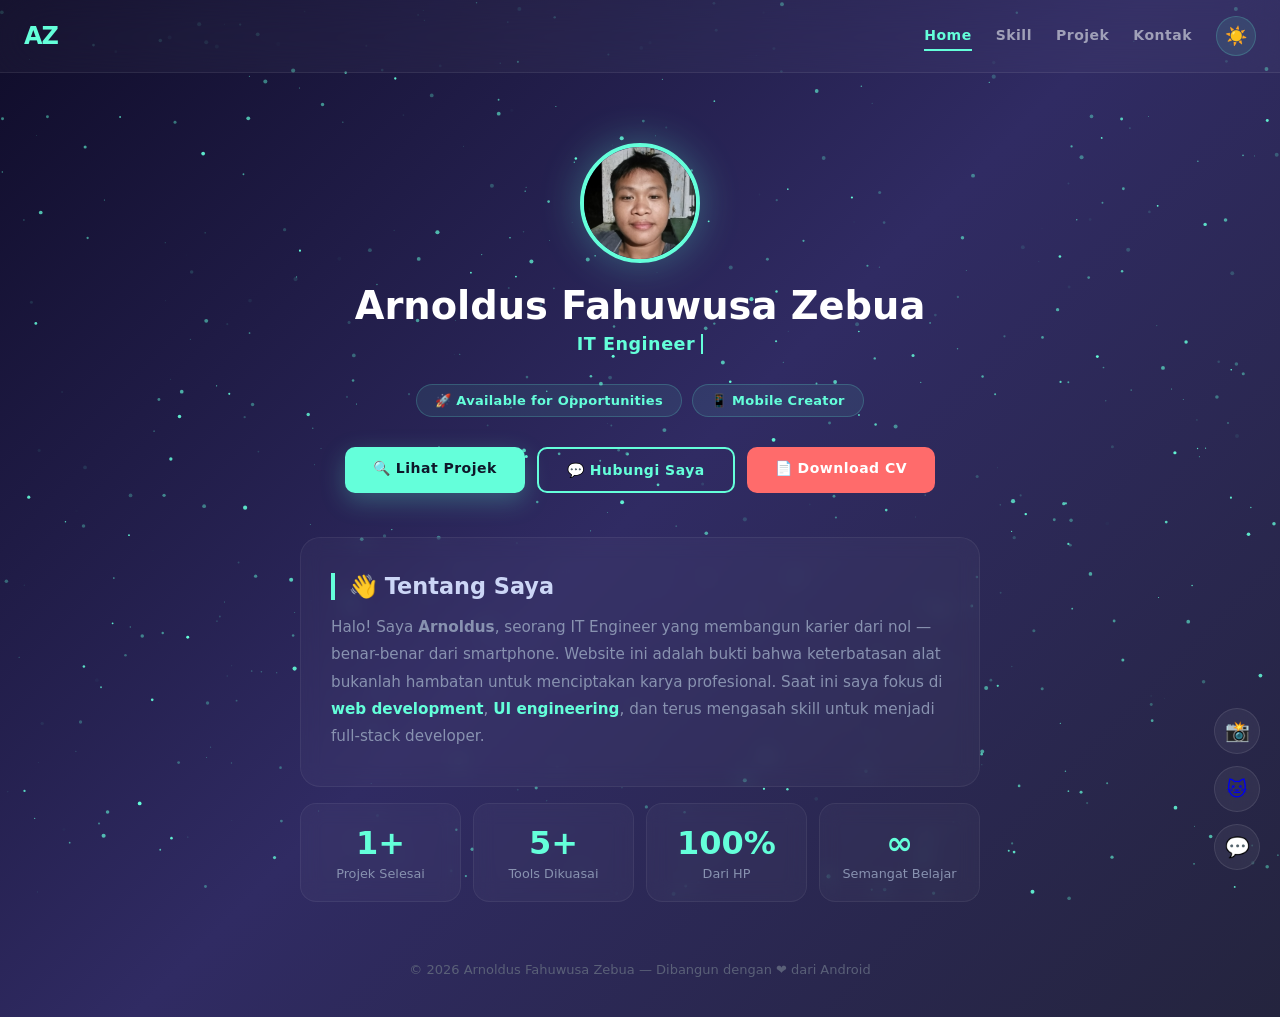
==== index.html @ a441e536 "Update index.html index.html fixxx" ====
<!DOCTYPE html>
<html lang="id">
<head>
    <meta charset="UTF-8">
    <meta name="viewport" content="width=device-width, initial-scale=1.0">
    <title>Arnoldus Zebua | IT Engineer</title>
    <meta name="description"
content="Portfolio Arnoldus Fahuwusa Zebua - IT Engineer, dibangun dari nol menggunakan smartphone.">

<meta name="author"
content="Arnoldus Fahuwusa Zebua">

<meta property="og:title"
content="Arnoldus Zebua | IT Engineer">

<meta property="og:description"
content="Portfolio resmi Arnoldus Fahuwusa Zebua.">

<meta property="og:type"
content="website">

<meta property="og:url"
content="https://arnoldf-ai.github.io/portofolio/">
    <meta name="google-site-verification" content="01rAy-H53hyuTbBP2xJFBZcEMn8-x3hpN3pS1XKMio" />
    <style>
        * { margin: 0; padding: 0; box-sizing: border-box; }

        /* ========== STARFIELD BACKGROUND ========== */
        #starfield {
            position: fixed;
            top: 0; left: 0;
            width: 100%; height: 100%;
            z-index: 0;
            pointer-events: none;
        }
        body {
            font-family: 'Segoe UI', system-ui, -apple-system, sans-serif;
            background: linear-gradient(135deg, #0f0c29, #302b63, #24243e);
            color: #e0e0e0;
            min-height: 100vh;
            transition: all 0.4s ease;
            position: relative;
        }
        body.light-mode {
            background: linear-gradient(135deg, #e8f5e9, #c8e6c9, #a5d6a7);
            color: #1e293b;
        }
        .content-wrapper { position: relative; z-index: 1; }

        /* ========== FLOATING SOCIAL ICONS ========== */
        .floating-socials {
            position: fixed;
            right: 20px;
            bottom: 30px;
            display: flex;
            flex-direction: column;
            gap: 12px;
            z-index: 99;
        }
        .floating-socials a {
            width: 46px; height: 46px;
            border-radius: 50%;
            background: rgba(255, 255, 255, 0.05);
            backdrop-filter: blur(10px);
            border: 1px solid rgba(255, 255, 255, 0.1);
            display: flex; align-items: center; justify-content: center;
            font-size: 20px;
            text-decoration: none;
            transition: all 0.3s ease;
            animation: floatUp 0.6s ease both;
        }
        .floating-socials a:nth-child(1) { animation-delay: 0.1s; }
        .floating-socials a:nth-child(2) { animation-delay: 0.2s; }
        .floating-socials a:nth-child(3) { animation-delay: 0.3s; }
        .floating-socials a:hover {
            transform: scale(1.15) translateY(-5px);
            background: #64ffda;
            color: #0f172a;
            border-color: #64ffda;
            box-shadow: 0 10px 30px rgba(100, 255, 218, 0.3);
        }
        @keyframes floatUp { from { opacity: 0; transform: translateY(20px); } to { opacity: 1; transform: translateY(0); } }

        /* ========== NAVIGASI ========== */
        nav {
            display: flex;
            justify-content: space-between;
            align-items: center;
            padding: 16px 24px;
            background: rgba(255, 255, 255, 0.03);
            backdrop-filter: blur(25px);
            border-bottom: 1px solid rgba(255, 255, 255, 0.08);
            position: sticky;
            top: 0;
            z-index: 100;
        }
        body.light-mode nav {
            background: rgba(255, 255, 255, 0.7);
            border-bottom: 1px solid rgba(0, 0, 0, 0.1);
        }
        .nav-logo {
            font-size: 1.5em;
            font-weight: 800;
            color: #64ffda;
            text-decoration: none;
            letter-spacing: -1px;
        }
        body.light-mode .nav-logo { color: #0d9488; }
        .nav-links { display: flex; gap: 24px; align-items: center; }
        .nav-links a {
            text-decoration: none;
            color: #a0a0b8;
            font-weight: 600;
            font-size: 14px;
            letter-spacing: 0.5px;
            transition: all 0.3s ease;
            padding: 6px 0;
            border-bottom: 2px solid transparent;
        }
        body.light-mode .nav-links a { color: #475569; }
        .nav-links a:hover, .nav-links a.active {
            color: #64ffda;
            border-bottom-color: #64ffda;
        }
        body.light-mode .nav-links a:hover,
        body.light-mode .nav-links a.active {
            color: #0d9488;
            border-bottom-color: #0d9488;
        }
        .theme-toggle {
            background: rgba(100, 255, 218, 0.1);
            border: 1px solid rgba(100, 255, 218, 0.2);
            color: #64ffda;
            width: 40px; height: 40px;
            border-radius: 50%;
            cursor: pointer;
            font-size: 18px;
            transition: all 0.3s ease;
            display: flex; align-items: center; justify-content: center;
        }
        .theme-toggle:hover { background: rgba(100, 255, 218, 0.2); transform: scale(1.05); }
        body.light-mode .theme-toggle {
            background: rgba(13, 148, 136, 0.1);
            border-color: rgba(13, 148, 136, 0.2);
            color: #0d9488;
        }

        /* ========== CONTAINER ========== */
        .container { max-width: 720px; margin: 0 auto; padding: 20px; }

        /* ========== HERO ========== */
        .hero {
            text-align: center;
            padding: 50px 20px 20px;
            animation: fadeInUp 0.8s ease;
        }
        @keyframes fadeInUp {
            from { opacity: 0; transform: translateY(30px); }
            to { opacity: 1; transform: translateY(0); }
        }
        .avatar-wrapper {
            width: 120px; height: 120px;
            border-radius: 50%;
            overflow: hidden;
            margin: 0 auto 20px;
            border: 4px solid #64ffda;
            box-shadow: 0 0 40px rgba(100, 255, 218, 0.3);
            transition: all 0.4s ease;
        }
        body.light-mode .avatar-wrapper {
            border-color: #0d9488;
            box-shadow: 0 0 40px rgba(13, 148, 136, 0.3);
        }
        .avatar-wrapper img {
            width: 100%; height: 100%;
            object-fit: cover;
        }
        .avatar-fallback {
            width: 100%; height: 100%;
            background: linear-gradient(135deg, #64ffda, #0d9488);
            display: flex; align-items: center; justify-content: center;
            font-size: 48px; font-weight: 800; color: #0f172a;
        }
        .hero h1 {
            font-size: 2.4em;
            color: #ffffff;
            margin-bottom: 6px;
            font-weight: 700;
        }
        body.light-mode .hero h1 { color: #0f172a; }

        /* ========== TYPEWRITER ========== */
        .typewriter-wrapper {
            min-height: 28px;
            margin-bottom: 22px;
        }
        .typewriter {
            color: #64ffda;
            font-size: 1.1em;
            font-weight: 600;
            letter-spacing: 0.5px;
            border-right: 2px solid #64ffda;
            padding-right: 6px;
            animation: blink 0.7s infinite;
        }
        body.light-mode .typewriter { color: #0d9488; border-right-color: #0d9488; }
        @keyframes blink { 50% { border-color: transparent; } }

        .badge-row { display: flex; justify-content: center; gap: 10px; flex-wrap: wrap; margin-bottom: 30px; }
        .badge {
            background: rgba(100, 255, 218, 0.08);
            border: 1px solid rgba(100, 255, 218, 0.2);
            color: #64ffda;
            padding: 8px 18px;
            border-radius: 50px;
            font-size: 13px;
            font-weight: 600;
            letter-spacing: 0.3px;
            animation: fadeInUp 0.8s ease 0.2s both;
        }
        body.light-mode .badge {
            background: rgba(13, 148, 136, 0.08);
            border-color: rgba(13, 148, 136, 0.2);
            color: #0d9488;
        }
        .cta-row {
            display: flex;
            gap: 12px;
            justify-content: center;
            flex-wrap: wrap;
        }
        .btn-primary, .btn-secondary, .btn-cv {
            padding: 13px 28px;
            border-radius: 10px;
            font-weight: 700;
            font-size: 14px;
            letter-spacing: 0.5px;
            text-decoration: none;
            transition: all 0.3s ease;
            cursor: pointer;
        }
        .btn-primary {
            background: #64ffda;
            color: #0f172a;
            box-shadow: 0 8px 25px rgba(100, 255, 218, 0.25);
            animation: fadeInUp 0.8s ease 0.3s both;
        }
        .btn-primary:hover { background: #4fd1c5; transform: translateY(-2px); box-shadow: 0 12px 35px rgba(100, 255, 218, 0.4); }
        body.light-mode .btn-primary { background: #0d9488; color: #ffffff; box-shadow: 0 8px 25px rgba(13, 148, 136, 0.25); }
        .btn-secondary {
            background: transparent;
            border: 2px solid #64ffda;
            color: #64ffda;
            animation: fadeInUp 0.8s ease 0.4s both;
        }
        .btn-secondary:hover { background: rgba(100, 255, 218, 0.08); transform: translateY(-2px); }
        body.light-mode .btn-secondary { border-color: #0d9488; color: #0d9488; }
        .btn-cv {
            background: #ff6b6b;
            color: #fff;
            animation: fadeInUp 0.8s ease 0.5s both;
        }
        .btn-cv:hover { background: #ee5a5a; transform: translateY(-2px); box-shadow: 0 8px 25px rgba(255, 107, 107, 0.3); }

        /* ========== ABOUT ========== */
        .about-card {
            background: rgba(255, 255, 255, 0.03);
            border: 1px solid rgba(255, 255, 255, 0.06);
            border-radius: 20px;
            padding: 35px 30px;
            margin-top: 24px;
            backdrop-filter: blur(10px);
            animation: fadeInUp 0.8s ease 0.4s both;
            transition: all 0.4s ease;
        }
        body.light-mode .about-card {
            background: rgba(255, 255, 255, 0.8);
            border: 1px solid rgba(0, 0, 0, 0.08);
        }
        .about-card h2 {
            color: #ccd6f6;
            font-size: 1.4em;
            margin-bottom: 14px;
            border-left: 4px solid #64ffda;
            padding-left: 14px;
        }
        body.light-mode .about-card h2 { color: #1e293b; border-left-color: #0d9488; }
        .about-card p { color: #8892b0; line-height: 1.8; font-size: 0.95em; }
        body.light-mode .about-card p { color: #475569; }

        /* ========== STATS ========== */
        .stats-row {
            display: grid;
            grid-template-columns: repeat(auto-fit, minmax(130px, 1fr));
            gap: 12px;
            margin-top: 16px;
        }
        .stat-card {
            background: rgba(255, 255, 255, 0.03);
            border: 1px solid rgba(255, 255, 255, 0.06);
            border-radius: 16px;
            padding: 20px;
            text-align: center;
            backdrop-filter: blur(10px);
            transition: all 0.3s ease;
            animation: fadeInUp 0.8s ease 0.5s both;
        }
        .stat-card:hover { border-color: rgba(100, 255, 218, 0.2); transform: translateY(-3px); }
        body.light-mode .stat-card { background: rgba(255, 255, 255, 0.8); border-color: rgba(0, 0, 0, 0.08); }
        body.light-mode .stat-card:hover { border-color: rgba(13, 148, 136, 0.3); }
        .stat-number { font-size: 2em; font-weight: 800; color: #64ffda; }
        body.light-mode .stat-number { color: #0d9488; }
        .stat-label { color: #8892b0; font-size: 0.8em; margin-top: 4px; }
        body.light-mode .stat-label { color: #64748b; }

        /* ========== FOOTER ========== */
        footer {
            text-align: center;
            padding: 40px 20px;
            color: #5a6078;
            font-size: 13px;
        }
        body.light-mode footer { color: #64748b; }

        @media (max-width: 500px) {
            .hero h1 { font-size: 1.8em; }
            .nav-links { gap: 14px; }
            .nav-links a { font-size: 12px; }
        }
    </style>
</head>
<body>

    <!-- STARFIELD CANVAS -->
    <canvas id="starfield"></canvas>

    <!-- FLOATING SOCIALS -->
    <div class="floating-socials">
        <a href="https://instagram.com/arnoldfzebua" target="_blank" title="Instagram">📸</a>
        <a href="https://github.com/arnoldf-ai" target="_blank" title="GitHub">🐱</a>
        <a href="https://wa.me/6285246843647" target="_blank" title="WhatsApp">💬</a>
    </div>

    <!-- CONTENT -->
    <div class="content-wrapper">
        <nav>
            <a href="index.html" class="nav-logo">AZ</a>
            <div class="nav-links">
                <a href="index.html" class="active">Home</a>
                <a href="skill.html">Skill</a>
                <a href="projek.html">Projek</a>
                <a href="kontak.html">Kontak</a>
                <button class="theme-toggle" onclick="toggleTheme()" id="themeBtn">☀️</button>
            </div>
        </nav>

        <div class="container">
            <div class="hero">
                <div class="avatar-wrapper">
                    <img src="https://arnoldf-ai.github.io/portofolio/IMG20260501214726.jpg" alt="Arnoldus Zebua"
                         onerror="this.style.display='none'; document.getElementById('avatarFallback').style.display='flex';">
                    <div class="avatar-fallback" id="avatarFallback" style="display:none;">AZ</div>
                </div>
                <h1>Arnoldus Fahuwusa Zebua</h1>
                <div class="typewriter-wrapper">
                    <span class="typewriter" id="typewriter"></span>
                </div>
                <div class="badge-row">
                    <span class="badge">🚀 Available for Opportunities</span>
                    <span class="badge">📱 Mobile Creator</span>
                </div>
                <div class="cta-row">
                    <a href="projek.html" class="btn-primary">🔍 Lihat Projek</a>
                    <a href="kontak.html" class="btn-secondary">💬 Hubungi Saya</a>
                    <a href="#" class="btn-cv">📄 Download CV</a>
                </div>
            </div>

            <div class="about-card">
                <h2>👋 Tentang Saya</h2>
                <p>
                    Halo! Saya <strong>Arnoldus</strong>, seorang IT Engineer yang membangun karier dari nol — benar-benar dari smartphone.
                    Website ini adalah bukti bahwa keterbatasan alat bukanlah hambatan untuk menciptakan karya profesional.
                    Saat ini saya fokus di <strong style="color:#64ffda;">web development</strong>,
                    <strong style="color:#64ffda;">UI engineering</strong>, dan terus mengasah skill untuk menjadi full-stack developer.
                </p>
            </div>

            <div class="stats-row">
                <div class="stat-card"><div class="stat-number">1+</div><div class="stat-label">Projek Selesai</div></div>
                <div class="stat-card"><div class="stat-number">5+</div><div class="stat-label">Tools Dikuasai</div></div>
                <div class="stat-card"><div class="stat-number">100%</div><div class="stat-label">Dari HP</div></div>
                <div class="stat-card"><div class="stat-number">∞</div><div class="stat-label">Semangat Belajar</div></div>
            </div>
        </div>

        <footer>© 2026 Arnoldus Fahuwusa Zebua — Dibangun dengan ❤️ dari Android</footer>
    </div>

    <script>
        // ========== STARFIELD ANIMATION ==========
        const canvas = document.getElementById('starfield');
        const ctx = canvas.getContext('2d');
        let stars = [];
        function resizeCanvas() {
            canvas.width = window.innerWidth;
            canvas.height = window.innerHeight;
        }
        resizeCanvas();
        window.addEventListener('resize', () => {
            resizeCanvas();
            initStars();
        });
        function initStars() {
            stars = [];
            const count = Math.floor((canvas.width * canvas.height) / 2000);
            for (let i = 0; i < count; i++) {
                stars.push({
                    x: Math.random() * canvas.width,
                    y: Math.random() * canvas.height,
                    r: Math.random() * 1.8 + 0.3,
                    speed: Math.random() * 0.4 + 0.1,
                    opacity: Math.random(),
                    twinkleSpeed: Math.random() * 0.02 + 0.005
                });
            }
        }
        initStars();
        function animateStars() {
            ctx.clearRect(0, 0, canvas.width, canvas.height);
            const isLight = document.body.classList.contains('light-mode');
            const starColor = isLight ? 'rgba(13, 148, 136, OPACITY)' : 'rgba(100, 255, 218, OPACITY)';
            stars.forEach(s => {
                s.opacity += s.twinkleSpeed;
                if (s.opacity > 1 || s.opacity < 0.1) s.twinkleSpeed *= -1;
                s.y += s.speed;
                if (s.y > canvas.height) { s.y = 0; s.x = Math.random() * canvas.width; }
                ctx.beginPath();
                ctx.arc(s.x, s.y, s.r, 0, Math.PI * 2);
                ctx.fillStyle = starColor.replace('OPACITY', s.opacity);
                ctx.fill();
            });
            requestAnimationFrame(animateStars);
        }
        animateStars();

        // ========== TYPEWRITER ==========
        const phrases = [
            'IT Engineer',
            'Web Developer',
            'From Scratch to Production',
            'Mobile Creator',
            'Full-Stack Learner'
        ];
        let phraseIndex = 0, charIndex = 0, isDeleting = false;
        const typewriterEl = document.getElementById('typewriter');
        function typeWriter() {
            const current = phrases[phraseIndex];
            if (!isDeleting) {
                typewriterEl.textContent = current.substring(0, charIndex + 1);
                charIndex++;
                if (charIndex === current.length) { isDeleting = true; setTimeout(typeWriter, 2000); return; }
            } else {
                typewriterEl.textContent = current.substring(0, charIndex - 1);
                charIndex--;
                if (charIndex === 0) { isDeleting = false; phraseIndex = (phraseIndex + 1) % phrases.length; }
            }
            setTimeout(typeWriter, isDeleting ? 40 : 80);
        }
        typeWriter();

        // ========== THEME TOGGLE ==========
        const body = document.body;
        const themeBtn = document.getElementById('themeBtn');
        function setTheme(mode) {
            if (mode === 'light') {
                body.classList.add('light-mode');
                themeBtn.textContent = '🌙';
                localStorage.setItem('theme', 'light');
            } else {
                body.classList.remove('light-mode');
                themeBtn.textContent = '☀️';
                localStorage.setItem('theme', 'dark');
            }
        }
        function toggleTheme() {
            body.classList.contains('light-mode') ? setTheme('dark') : setTheme('light');
        }
        (function() {
            const saved = localStorage.getItem('theme');
            saved === 'light' ? setTheme('light') : setTheme('dark');
        })();
    </script>
</body>
</html>
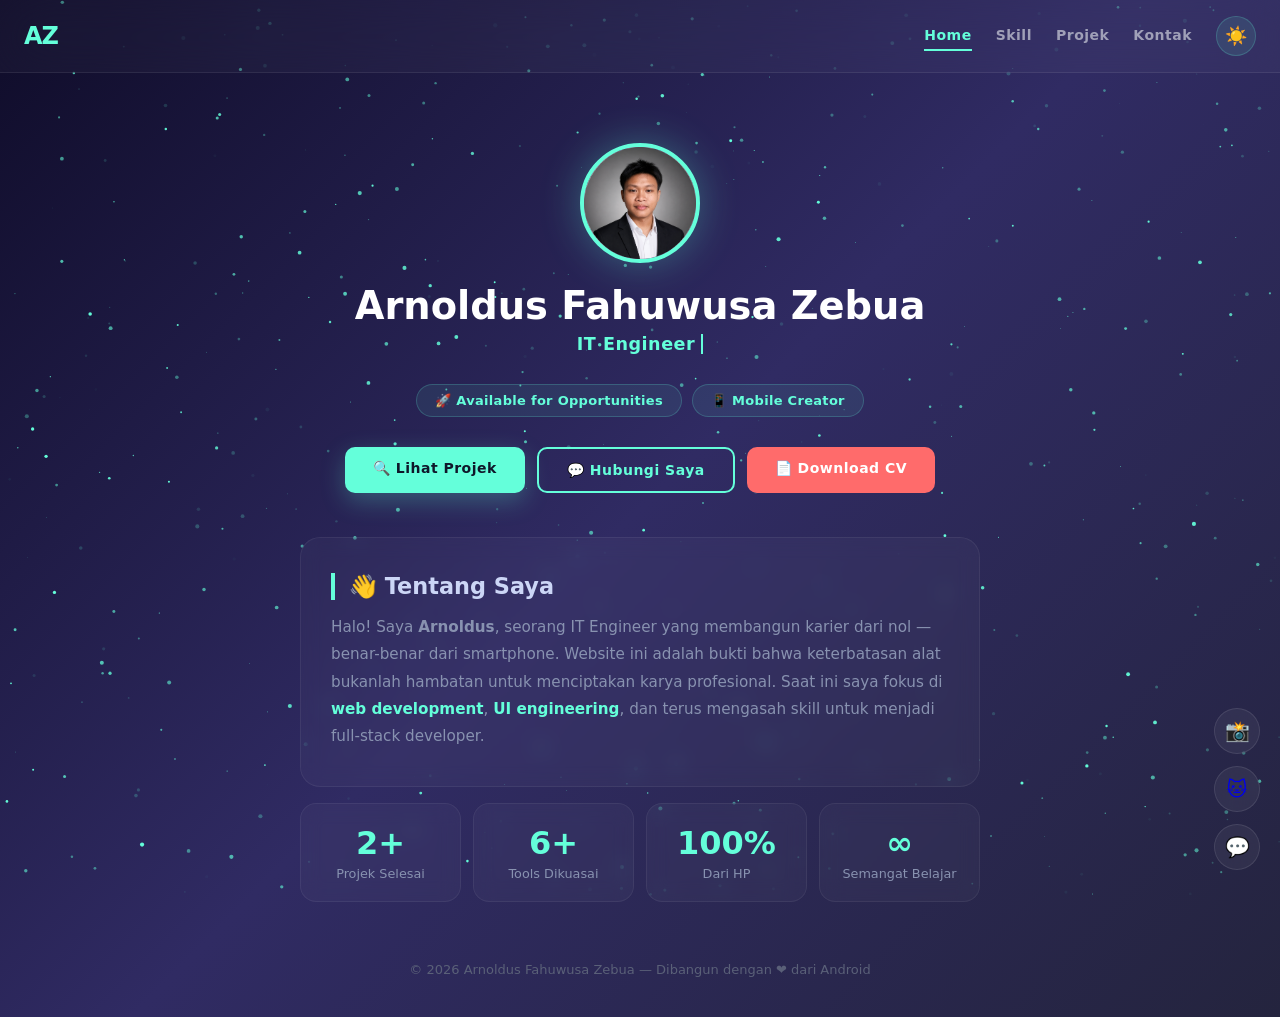
==== commit b66b4c79: "Update index.html update sen, 18 maret" ====
--- a/index.html
+++ b/index.html
@@ -4,307 +4,87 @@
     <meta charset="UTF-8">
     <meta name="viewport" content="width=device-width, initial-scale=1.0">
     <title>Arnoldus Zebua | IT Engineer</title>
-    <meta name="description"
-content="Portfolio Arnoldus Fahuwusa Zebua - IT Engineer, dibangun dari nol menggunakan smartphone.">
-
-<meta name="author"
-content="Arnoldus Fahuwusa Zebua">
-
-<meta property="og:title"
-content="Arnoldus Zebua | IT Engineer">
-
-<meta property="og:description"
-content="Portfolio resmi Arnoldus Fahuwusa Zebua.">
-
-<meta property="og:type"
-content="website">
-
-<meta property="og:url"
-content="https://arnoldf-ai.github.io/portofolio/">
+    <meta name="description" content="Portofolio Arnoldus Fahuwusa Zebua - IT Engineer, dibangun dari nol menggunakan smartphone.">
     <meta name="google-site-verification" content="01rAy-H53hyuTbBP2xJFBZcEMn8-x3hpN3pS1XKMio" />
     <style>
         * { margin: 0; padding: 0; box-sizing: border-box; }
-
-        /* ========== STARFIELD BACKGROUND ========== */
-        #starfield {
-            position: fixed;
-            top: 0; left: 0;
-            width: 100%; height: 100%;
-            z-index: 0;
-            pointer-events: none;
-        }
+        #starfield { position: fixed; top: 0; left: 0; width: 100%; height: 100%; z-index: 0; pointer-events: none; }
         body {
             font-family: 'Segoe UI', system-ui, -apple-system, sans-serif;
             background: linear-gradient(135deg, #0f0c29, #302b63, #24243e);
-            color: #e0e0e0;
-            min-height: 100vh;
-            transition: all 0.4s ease;
-            position: relative;
-        }
-        body.light-mode {
-            background: linear-gradient(135deg, #e8f5e9, #c8e6c9, #a5d6a7);
-            color: #1e293b;
-        }
+            color: #e0e0e0; min-height: 100vh; transition: all 0.4s ease; position: relative;
+        }
+        body.light-mode { background: linear-gradient(135deg, #e8f5e9, #c8e6c9, #a5d6a7); color: #1e293b; }
         .content-wrapper { position: relative; z-index: 1; }
-
-        /* ========== FLOATING SOCIAL ICONS ========== */
-        .floating-socials {
-            position: fixed;
-            right: 20px;
-            bottom: 30px;
-            display: flex;
-            flex-direction: column;
-            gap: 12px;
-            z-index: 99;
-        }
+        .floating-socials { position: fixed; right: 20px; bottom: 30px; display: flex; flex-direction: column; gap: 12px; z-index: 99; }
         .floating-socials a {
-            width: 46px; height: 46px;
-            border-radius: 50%;
-            background: rgba(255, 255, 255, 0.05);
-            backdrop-filter: blur(10px);
+            width: 46px; height: 46px; border-radius: 50%;
+            background: rgba(255, 255, 255, 0.05); backdrop-filter: blur(10px);
             border: 1px solid rgba(255, 255, 255, 0.1);
             display: flex; align-items: center; justify-content: center;
-            font-size: 20px;
-            text-decoration: none;
-            transition: all 0.3s ease;
+            font-size: 20px; text-decoration: none; transition: all 0.3s ease;
             animation: floatUp 0.6s ease both;
         }
         .floating-socials a:nth-child(1) { animation-delay: 0.1s; }
         .floating-socials a:nth-child(2) { animation-delay: 0.2s; }
         .floating-socials a:nth-child(3) { animation-delay: 0.3s; }
-        .floating-socials a:hover {
-            transform: scale(1.15) translateY(-5px);
-            background: #64ffda;
-            color: #0f172a;
-            border-color: #64ffda;
-            box-shadow: 0 10px 30px rgba(100, 255, 218, 0.3);
-        }
+        .floating-socials a:hover { transform: scale(1.15) translateY(-5px); background: #64ffda; color: #0f172a; border-color: #64ffda; box-shadow: 0 10px 30px rgba(100, 255, 218, 0.3); }
         @keyframes floatUp { from { opacity: 0; transform: translateY(20px); } to { opacity: 1; transform: translateY(0); } }
-
-        /* ========== NAVIGASI ========== */
         nav {
-            display: flex;
-            justify-content: space-between;
-            align-items: center;
-            padding: 16px 24px;
-            background: rgba(255, 255, 255, 0.03);
-            backdrop-filter: blur(25px);
-            border-bottom: 1px solid rgba(255, 255, 255, 0.08);
-            position: sticky;
-            top: 0;
-            z-index: 100;
-        }
-        body.light-mode nav {
-            background: rgba(255, 255, 255, 0.7);
-            border-bottom: 1px solid rgba(0, 0, 0, 0.1);
-        }
-        .nav-logo {
-            font-size: 1.5em;
-            font-weight: 800;
-            color: #64ffda;
-            text-decoration: none;
-            letter-spacing: -1px;
-        }
+            display: flex; justify-content: space-between; align-items: center;
+            padding: 16px 24px; background: rgba(255, 255, 255, 0.03);
+            backdrop-filter: blur(25px); border-bottom: 1px solid rgba(255, 255, 255, 0.08);
+            position: sticky; top: 0; z-index: 100;
+        }
+        body.light-mode nav { background: rgba(255, 255, 255, 0.7); border-bottom: 1px solid rgba(0, 0, 0, 0.1); }
+        .nav-logo { font-size: 1.5em; font-weight: 800; color: #64ffda; text-decoration: none; letter-spacing: -1px; }
         body.light-mode .nav-logo { color: #0d9488; }
         .nav-links { display: flex; gap: 24px; align-items: center; }
-        .nav-links a {
-            text-decoration: none;
-            color: #a0a0b8;
-            font-weight: 600;
-            font-size: 14px;
-            letter-spacing: 0.5px;
-            transition: all 0.3s ease;
-            padding: 6px 0;
-            border-bottom: 2px solid transparent;
-        }
+        .nav-links a { text-decoration: none; color: #a0a0b8; font-weight: 600; font-size: 14px; letter-spacing: 0.5px; transition: all 0.3s ease; padding: 6px 0; border-bottom: 2px solid transparent; }
         body.light-mode .nav-links a { color: #475569; }
-        .nav-links a:hover, .nav-links a.active {
-            color: #64ffda;
-            border-bottom-color: #64ffda;
-        }
-        body.light-mode .nav-links a:hover,
-        body.light-mode .nav-links a.active {
-            color: #0d9488;
-            border-bottom-color: #0d9488;
-        }
-        .theme-toggle {
-            background: rgba(100, 255, 218, 0.1);
-            border: 1px solid rgba(100, 255, 218, 0.2);
-            color: #64ffda;
-            width: 40px; height: 40px;
-            border-radius: 50%;
-            cursor: pointer;
-            font-size: 18px;
-            transition: all 0.3s ease;
-            display: flex; align-items: center; justify-content: center;
-        }
+        .nav-links a:hover, .nav-links a.active { color: #64ffda; border-bottom-color: #64ffda; }
+        body.light-mode .nav-links a:hover, body.light-mode .nav-links a.active { color: #0d9488; border-bottom-color: #0d9488; }
+        .theme-toggle { background: rgba(100, 255, 218, 0.1); border: 1px solid rgba(100, 255, 218, 0.2); color: #64ffda; width: 40px; height: 40px; border-radius: 50%; cursor: pointer; font-size: 18px; transition: all 0.3s ease; display: flex; align-items: center; justify-content: center; }
         .theme-toggle:hover { background: rgba(100, 255, 218, 0.2); transform: scale(1.05); }
-        body.light-mode .theme-toggle {
-            background: rgba(13, 148, 136, 0.1);
-            border-color: rgba(13, 148, 136, 0.2);
-            color: #0d9488;
-        }
-
-        /* ========== CONTAINER ========== */
+        body.light-mode .theme-toggle { background: rgba(13, 148, 136, 0.1); border-color: rgba(13, 148, 136, 0.2); color: #0d9488; }
         .container { max-width: 720px; margin: 0 auto; padding: 20px; }
-
-        /* ========== HERO ========== */
-        .hero {
-            text-align: center;
-            padding: 50px 20px 20px;
-            animation: fadeInUp 0.8s ease;
-        }
-        @keyframes fadeInUp {
-            from { opacity: 0; transform: translateY(30px); }
-            to { opacity: 1; transform: translateY(0); }
-        }
+        .hero { text-align: center; padding: 50px 20px 20px; animation: fadeInUp 0.8s ease; }
+        @keyframes fadeInUp { from { opacity: 0; transform: translateY(30px); } to { opacity: 1; transform: translateY(0); } }
         .avatar-wrapper {
-            width: 120px; height: 120px;
-            border-radius: 50%;
-            overflow: hidden;
-            margin: 0 auto 20px;
-            border: 4px solid #64ffda;
-            box-shadow: 0 0 40px rgba(100, 255, 218, 0.3);
-            transition: all 0.4s ease;
-        }
-        body.light-mode .avatar-wrapper {
-            border-color: #0d9488;
-            box-shadow: 0 0 40px rgba(13, 148, 136, 0.3);
-        }
-        .avatar-wrapper img {
-            width: 100%; height: 100%;
-            object-fit: cover;
-        }
-        .avatar-fallback {
-            width: 100%; height: 100%;
-            background: linear-gradient(135deg, #64ffda, #0d9488);
-            display: flex; align-items: center; justify-content: center;
-            font-size: 48px; font-weight: 800; color: #0f172a;
-        }
-        .hero h1 {
-            font-size: 2.4em;
-            color: #ffffff;
-            margin-bottom: 6px;
-            font-weight: 700;
-        }
+            width: 120px; height: 120px; border-radius: 50%; overflow: hidden;
+            margin: 0 auto 20px; border: 4px solid #64ffda;
+            box-shadow: 0 0 40px rgba(100, 255, 218, 0.3); transition: all 0.4s ease;
+        }
+        body.light-mode .avatar-wrapper { border-color: #0d9488; box-shadow: 0 0 40px rgba(13, 148, 136, 0.3); }
+        .avatar-wrapper img { width: 100%; height: 100%; object-fit: cover; }
+        .avatar-fallback { width: 100%; height: 100%; background: linear-gradient(135deg, #64ffda, #0d9488); display: flex; align-items: center; justify-content: center; font-size: 48px; font-weight: 800; color: #0f172a; }
+        .hero h1 { font-size: 2.4em; color: #ffffff; margin-bottom: 6px; font-weight: 700; }
         body.light-mode .hero h1 { color: #0f172a; }
-
-        /* ========== TYPEWRITER ========== */
-        .typewriter-wrapper {
-            min-height: 28px;
-            margin-bottom: 22px;
-        }
-        .typewriter {
-            color: #64ffda;
-            font-size: 1.1em;
-            font-weight: 600;
-            letter-spacing: 0.5px;
-            border-right: 2px solid #64ffda;
-            padding-right: 6px;
-            animation: blink 0.7s infinite;
-        }
+        .typewriter-wrapper { min-height: 28px; margin-bottom: 22px; }
+        .typewriter { color: #64ffda; font-size: 1.1em; font-weight: 600; letter-spacing: 0.5px; border-right: 2px solid #64ffda; padding-right: 6px; animation: blink 0.7s infinite; }
         body.light-mode .typewriter { color: #0d9488; border-right-color: #0d9488; }
         @keyframes blink { 50% { border-color: transparent; } }
-
         .badge-row { display: flex; justify-content: center; gap: 10px; flex-wrap: wrap; margin-bottom: 30px; }
-        .badge {
-            background: rgba(100, 255, 218, 0.08);
-            border: 1px solid rgba(100, 255, 218, 0.2);
-            color: #64ffda;
-            padding: 8px 18px;
-            border-radius: 50px;
-            font-size: 13px;
-            font-weight: 600;
-            letter-spacing: 0.3px;
-            animation: fadeInUp 0.8s ease 0.2s both;
-        }
-        body.light-mode .badge {
-            background: rgba(13, 148, 136, 0.08);
-            border-color: rgba(13, 148, 136, 0.2);
-            color: #0d9488;
-        }
-        .cta-row {
-            display: flex;
-            gap: 12px;
-            justify-content: center;
-            flex-wrap: wrap;
-        }
-        .btn-primary, .btn-secondary, .btn-cv {
-            padding: 13px 28px;
-            border-radius: 10px;
-            font-weight: 700;
-            font-size: 14px;
-            letter-spacing: 0.5px;
-            text-decoration: none;
-            transition: all 0.3s ease;
-            cursor: pointer;
-        }
-        .btn-primary {
-            background: #64ffda;
-            color: #0f172a;
-            box-shadow: 0 8px 25px rgba(100, 255, 218, 0.25);
-            animation: fadeInUp 0.8s ease 0.3s both;
-        }
+        .badge { background: rgba(100, 255, 218, 0.08); border: 1px solid rgba(100, 255, 218, 0.2); color: #64ffda; padding: 8px 18px; border-radius: 50px; font-size: 13px; font-weight: 600; letter-spacing: 0.3px; animation: fadeInUp 0.8s ease 0.2s both; }
+        body.light-mode .badge { background: rgba(13, 148, 136, 0.08); border-color: rgba(13, 148, 136, 0.2); color: #0d9488; }
+        .cta-row { display: flex; gap: 12px; justify-content: center; flex-wrap: wrap; }
+        .btn-primary, .btn-secondary, .btn-cv { padding: 13px 28px; border-radius: 10px; font-weight: 700; font-size: 14px; letter-spacing: 0.5px; text-decoration: none; transition: all 0.3s ease; cursor: pointer; }
+        .btn-primary { background: #64ffda; color: #0f172a; box-shadow: 0 8px 25px rgba(100, 255, 218, 0.25); animation: fadeInUp 0.8s ease 0.3s both; }
         .btn-primary:hover { background: #4fd1c5; transform: translateY(-2px); box-shadow: 0 12px 35px rgba(100, 255, 218, 0.4); }
         body.light-mode .btn-primary { background: #0d9488; color: #ffffff; box-shadow: 0 8px 25px rgba(13, 148, 136, 0.25); }
-        .btn-secondary {
-            background: transparent;
-            border: 2px solid #64ffda;
-            color: #64ffda;
-            animation: fadeInUp 0.8s ease 0.4s both;
-        }
+        .btn-secondary { background: transparent; border: 2px solid #64ffda; color: #64ffda; animation: fadeInUp 0.8s ease 0.4s both; }
         .btn-secondary:hover { background: rgba(100, 255, 218, 0.08); transform: translateY(-2px); }
         body.light-mode .btn-secondary { border-color: #0d9488; color: #0d9488; }
-        .btn-cv {
-            background: #ff6b6b;
-            color: #fff;
-            animation: fadeInUp 0.8s ease 0.5s both;
-        }
+        .btn-cv { background: #ff6b6b; color: #fff; animation: fadeInUp 0.8s ease 0.5s both; }
         .btn-cv:hover { background: #ee5a5a; transform: translateY(-2px); box-shadow: 0 8px 25px rgba(255, 107, 107, 0.3); }
-
-        /* ========== ABOUT ========== */
-        .about-card {
-            background: rgba(255, 255, 255, 0.03);
-            border: 1px solid rgba(255, 255, 255, 0.06);
-            border-radius: 20px;
-            padding: 35px 30px;
-            margin-top: 24px;
-            backdrop-filter: blur(10px);
-            animation: fadeInUp 0.8s ease 0.4s both;
-            transition: all 0.4s ease;
-        }
-        body.light-mode .about-card {
-            background: rgba(255, 255, 255, 0.8);
-            border: 1px solid rgba(0, 0, 0, 0.08);
-        }
-        .about-card h2 {
-            color: #ccd6f6;
-            font-size: 1.4em;
-            margin-bottom: 14px;
-            border-left: 4px solid #64ffda;
-            padding-left: 14px;
-        }
+        .about-card { background: rgba(255, 255, 255, 0.03); border: 1px solid rgba(255, 255, 255, 0.06); border-radius: 20px; padding: 35px 30px; margin-top: 24px; backdrop-filter: blur(10px); animation: fadeInUp 0.8s ease 0.4s both; transition: all 0.4s ease; }
+        body.light-mode .about-card { background: rgba(255, 255, 255, 0.8); border: 1px solid rgba(0, 0, 0, 0.08); }
+        .about-card h2 { color: #ccd6f6; font-size: 1.4em; margin-bottom: 14px; border-left: 4px solid #64ffda; padding-left: 14px; }
         body.light-mode .about-card h2 { color: #1e293b; border-left-color: #0d9488; }
         .about-card p { color: #8892b0; line-height: 1.8; font-size: 0.95em; }
         body.light-mode .about-card p { color: #475569; }
-
-        /* ========== STATS ========== */
-        .stats-row {
-            display: grid;
-            grid-template-columns: repeat(auto-fit, minmax(130px, 1fr));
-            gap: 12px;
-            margin-top: 16px;
-        }
-        .stat-card {
-            background: rgba(255, 255, 255, 0.03);
-            border: 1px solid rgba(255, 255, 255, 0.06);
-            border-radius: 16px;
-            padding: 20px;
-            text-align: center;
-            backdrop-filter: blur(10px);
-            transition: all 0.3s ease;
-            animation: fadeInUp 0.8s ease 0.5s both;
-        }
+        .stats-row { display: grid; grid-template-columns: repeat(auto-fit, minmax(130px, 1fr)); gap: 12px; margin-top: 16px; }
+        .stat-card { background: rgba(255, 255, 255, 0.03); border: 1px solid rgba(255, 255, 255, 0.06); border-radius: 16px; padding: 20px; text-align: center; backdrop-filter: blur(10px); transition: all 0.3s ease; animation: fadeInUp 0.8s ease 0.5s both; }
         .stat-card:hover { border-color: rgba(100, 255, 218, 0.2); transform: translateY(-3px); }
         body.light-mode .stat-card { background: rgba(255, 255, 255, 0.8); border-color: rgba(0, 0, 0, 0.08); }
         body.light-mode .stat-card:hover { border-color: rgba(13, 148, 136, 0.3); }
@@ -312,36 +92,21 @@
         body.light-mode .stat-number { color: #0d9488; }
         .stat-label { color: #8892b0; font-size: 0.8em; margin-top: 4px; }
         body.light-mode .stat-label { color: #64748b; }
-
-        /* ========== FOOTER ========== */
-        footer {
-            text-align: center;
-            padding: 40px 20px;
-            color: #5a6078;
-            font-size: 13px;
-        }
+        footer { text-align: center; padding: 40px 20px; color: #5a6078; font-size: 13px; }
         body.light-mode footer { color: #64748b; }
-
-        @media (max-width: 500px) {
-            .hero h1 { font-size: 1.8em; }
-            .nav-links { gap: 14px; }
-            .nav-links a { font-size: 12px; }
-        }
+        @media (max-width: 500px) { .hero h1 { font-size: 1.8em; } .nav-links { gap: 14px; } .nav-links a { font-size: 12px; } }
     </style>
 </head>
 <body>
 
-    <!-- STARFIELD CANVAS -->
     <canvas id="starfield"></canvas>
 
-    <!-- FLOATING SOCIALS -->
     <div class="floating-socials">
         <a href="https://instagram.com/arnoldfzebua" target="_blank" title="Instagram">📸</a>
         <a href="https://github.com/arnoldf-ai" target="_blank" title="GitHub">🐱</a>
         <a href="https://wa.me/6285246843647" target="_blank" title="WhatsApp">💬</a>
     </div>
 
-    <!-- CONTENT -->
     <div class="content-wrapper">
         <nav>
             <a href="index.html" class="nav-logo">AZ</a>
@@ -357,7 +122,7 @@
         <div class="container">
             <div class="hero">
                 <div class="avatar-wrapper">
-                    <img src="https://arnoldf-ai.github.io/portofolio/IMG20260501214726.jpg" alt="Arnoldus Zebua"
+                    <img src="https://arnoldf-ai.github.io/portofolio/file_00000000be6472089b13f3a3a00ca6f6.png" alt="Arnoldus Zebua"
                          onerror="this.style.display='none'; document.getElementById('avatarFallback').style.display='flex';">
                     <div class="avatar-fallback" id="avatarFallback" style="display:none;">AZ</div>
                 </div>
@@ -372,7 +137,7 @@
                 <div class="cta-row">
                     <a href="projek.html" class="btn-primary">🔍 Lihat Projek</a>
                     <a href="kontak.html" class="btn-secondary">💬 Hubungi Saya</a>
-                    <a href="#" class="btn-cv">📄 Download CV</a>
+                    <a href="cv.html" class="btn-cv" download="CV_Arnoldus.html">📄 Download CV </a>
                 </div>
             </div>
 
@@ -387,8 +152,8 @@
             </div>
 
             <div class="stats-row">
-                <div class="stat-card"><div class="stat-number">1+</div><div class="stat-label">Projek Selesai</div></div>
-                <div class="stat-card"><div class="stat-number">5+</div><div class="stat-label">Tools Dikuasai</div></div>
+                <div class="stat-card"><div class="stat-number">2+</div><div class="stat-label">Projek Selesai</div></div>
+                <div class="stat-card"><div class="stat-number">6+</div><div class="stat-label">Tools Dikuasai</div></div>
                 <div class="stat-card"><div class="stat-number">100%</div><div class="stat-label">Dari HP</div></div>
                 <div class="stat-card"><div class="stat-number">∞</div><div class="stat-label">Semangat Belajar</div></div>
             </div>
@@ -398,31 +163,16 @@
     </div>
 
     <script>
-        // ========== STARFIELD ANIMATION ==========
         const canvas = document.getElementById('starfield');
         const ctx = canvas.getContext('2d');
         let stars = [];
-        function resizeCanvas() {
-            canvas.width = window.innerWidth;
-            canvas.height = window.innerHeight;
-        }
-        resizeCanvas();
-        window.addEventListener('resize', () => {
-            resizeCanvas();
-            initStars();
-        });
+        function resizeCanvas() { canvas.width = window.innerWidth; canvas.height = window.innerHeight; }
+        resizeCanvas(); window.addEventListener('resize', () => { resizeCanvas(); initStars(); });
         function initStars() {
             stars = [];
             const count = Math.floor((canvas.width * canvas.height) / 2000);
             for (let i = 0; i < count; i++) {
-                stars.push({
-                    x: Math.random() * canvas.width,
-                    y: Math.random() * canvas.height,
-                    r: Math.random() * 1.8 + 0.3,
-                    speed: Math.random() * 0.4 + 0.1,
-                    opacity: Math.random(),
-                    twinkleSpeed: Math.random() * 0.02 + 0.005
-                });
+                stars.push({ x: Math.random() * canvas.width, y: Math.random() * canvas.height, r: Math.random() * 1.8 + 0.3, speed: Math.random() * 0.4 + 0.1, opacity: Math.random(), twinkleSpeed: Math.random() * 0.02 + 0.005 });
             }
         }
         initStars();
@@ -431,65 +181,39 @@
             const isLight = document.body.classList.contains('light-mode');
             const starColor = isLight ? 'rgba(13, 148, 136, OPACITY)' : 'rgba(100, 255, 218, OPACITY)';
             stars.forEach(s => {
-                s.opacity += s.twinkleSpeed;
-                if (s.opacity > 1 || s.opacity < 0.1) s.twinkleSpeed *= -1;
-                s.y += s.speed;
-                if (s.y > canvas.height) { s.y = 0; s.x = Math.random() * canvas.width; }
-                ctx.beginPath();
-                ctx.arc(s.x, s.y, s.r, 0, Math.PI * 2);
-                ctx.fillStyle = starColor.replace('OPACITY', s.opacity);
-                ctx.fill();
+                s.opacity += s.twinkleSpeed; if (s.opacity > 1 || s.opacity < 0.1) s.twinkleSpeed *= -1;
+                s.y += s.speed; if (s.y > canvas.height) { s.y = 0; s.x = Math.random() * canvas.width; }
+                ctx.beginPath(); ctx.arc(s.x, s.y, s.r, 0, Math.PI * 2);
+                ctx.fillStyle = starColor.replace('OPACITY', s.opacity); ctx.fill();
             });
             requestAnimationFrame(animateStars);
         }
         animateStars();
 
-        // ========== TYPEWRITER ==========
-        const phrases = [
-            'IT Engineer',
-            'Web Developer',
-            'From Scratch to Production',
-            'Mobile Creator',
-            'Full-Stack Learner'
-        ];
+        const phrases = ['IT Engineer', 'Web Developer', 'From Scratch to Production', 'Mobile Creator', 'Full-Stack Learner'];
         let phraseIndex = 0, charIndex = 0, isDeleting = false;
         const typewriterEl = document.getElementById('typewriter');
         function typeWriter() {
             const current = phrases[phraseIndex];
             if (!isDeleting) {
-                typewriterEl.textContent = current.substring(0, charIndex + 1);
-                charIndex++;
+                typewriterEl.textContent = current.substring(0, charIndex + 1); charIndex++;
                 if (charIndex === current.length) { isDeleting = true; setTimeout(typeWriter, 2000); return; }
             } else {
-                typewriterEl.textContent = current.substring(0, charIndex - 1);
-                charIndex--;
+                typewriterEl.textContent = current.substring(0, charIndex - 1); charIndex--;
                 if (charIndex === 0) { isDeleting = false; phraseIndex = (phraseIndex + 1) % phrases.length; }
             }
             setTimeout(typeWriter, isDeleting ? 40 : 80);
         }
         typeWriter();
 
-        // ========== THEME TOGGLE ==========
         const body = document.body;
         const themeBtn = document.getElementById('themeBtn');
         function setTheme(mode) {
-            if (mode === 'light') {
-                body.classList.add('light-mode');
-                themeBtn.textContent = '🌙';
-                localStorage.setItem('theme', 'light');
-            } else {
-                body.classList.remove('light-mode');
-                themeBtn.textContent = '☀️';
-                localStorage.setItem('theme', 'dark');
-            }
-        }
-        function toggleTheme() {
-            body.classList.contains('light-mode') ? setTheme('dark') : setTheme('light');
-        }
-        (function() {
-            const saved = localStorage.getItem('theme');
-            saved === 'light' ? setTheme('light') : setTheme('dark');
-        })();
+            if (mode === 'light') { body.classList.add('light-mode'); themeBtn.textContent = '🌙'; localStorage.setItem('theme', 'light'); }
+            else { body.classList.remove('light-mode'); themeBtn.textContent = '☀️'; localStorage.setItem('theme', 'dark'); }
+        }
+        function toggleTheme() { body.classList.contains('light-mode') ? setTheme('dark') : setTheme('light'); }
+        (function() { const saved = localStorage.getItem('theme'); saved === 'light' ? setTheme('light') : setTheme('dark'); })();
     </script>
 </body>
 </html>
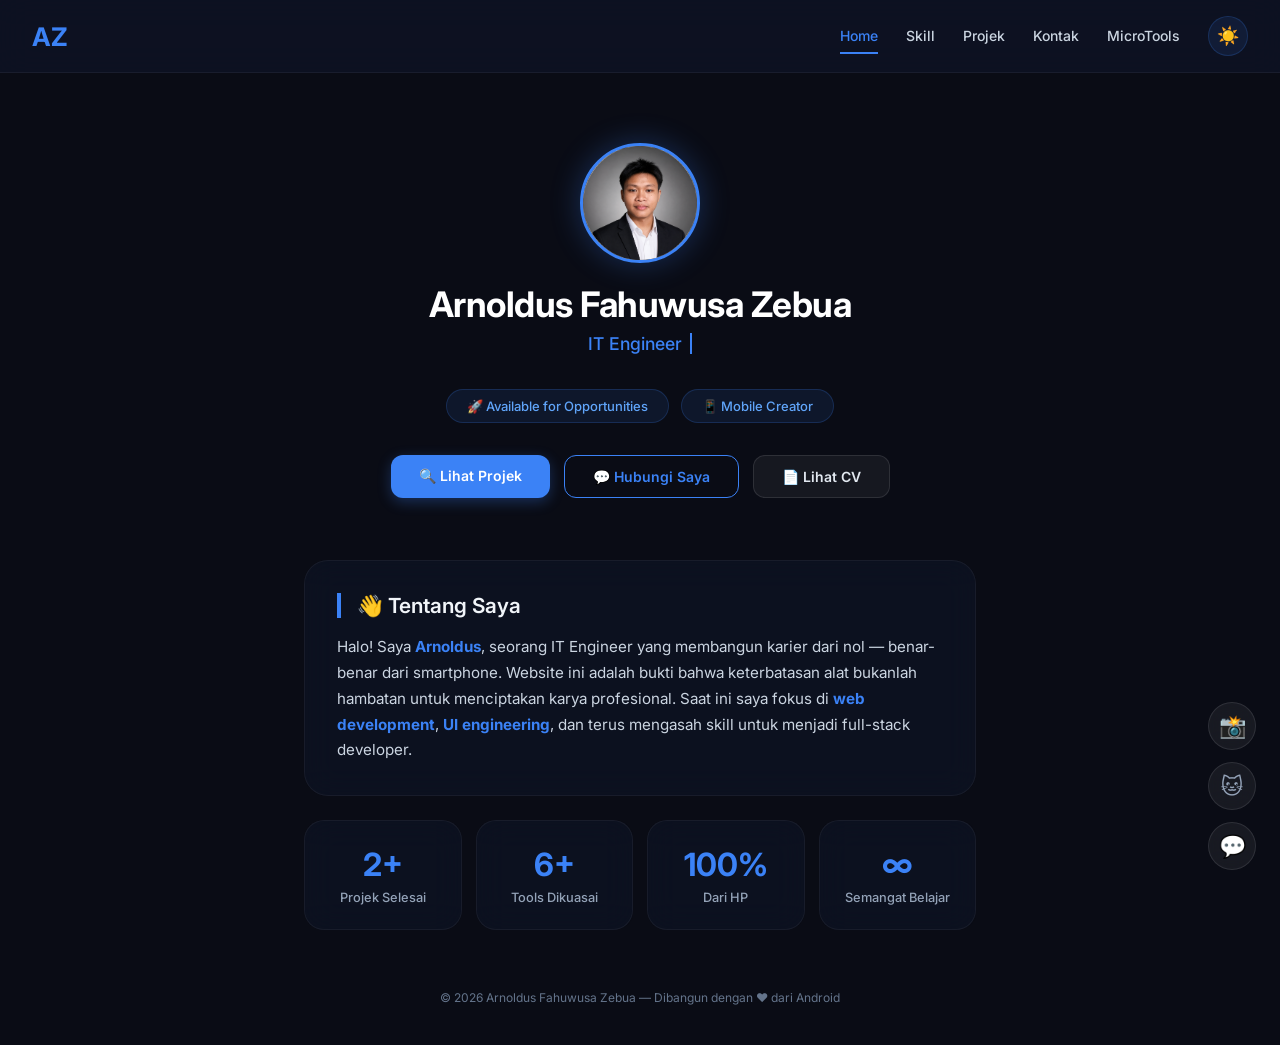
==== commit 71e0256f: "Update index.html 11,Juni, 2026" ====
--- a/index.html
+++ b/index.html
@@ -6,105 +6,416 @@
     <title>Arnoldus Zebua | IT Engineer</title>
     <meta name="description" content="Portofolio Arnoldus Fahuwusa Zebua - IT Engineer, dibangun dari nol menggunakan smartphone.">
     <meta name="google-site-verification" content="01rAy-H53hyuTbBP2xJFBZcEMn8-x3hpN3pS1XKMio" />
+    <link href="https://fonts.googleapis.com/css2?family=Inter:opsz,wght@14..32,300;400;500;600;700;800&display=swap" rel="stylesheet">
     <style>
-        * { margin: 0; padding: 0; box-sizing: border-box; }
-        #starfield { position: fixed; top: 0; left: 0; width: 100%; height: 100%; z-index: 0; pointer-events: none; }
+        * {
+            margin: 0;
+            padding: 0;
+            box-sizing: border-box;
+        }
+
         body {
-            font-family: 'Segoe UI', system-ui, -apple-system, sans-serif;
-            background: linear-gradient(135deg, #0f0c29, #302b63, #24243e);
-            color: #e0e0e0; min-height: 100vh; transition: all 0.4s ease; position: relative;
-        }
-        body.light-mode { background: linear-gradient(135deg, #e8f5e9, #c8e6c9, #a5d6a7); color: #1e293b; }
-        .content-wrapper { position: relative; z-index: 1; }
-        .floating-socials { position: fixed; right: 20px; bottom: 30px; display: flex; flex-direction: column; gap: 12px; z-index: 99; }
+            font-family: 'Inter', system-ui, -apple-system, sans-serif;
+            background: #0a0c15;
+            color: #eef2ff;
+            min-height: 100vh;
+            transition: all 0.4s ease;
+            position: relative;
+        }
+
+        body.light-mode {
+            background: #f1f5f9;
+            color: #0f172a;
+        }
+
+        .content-wrapper {
+            position: relative;
+            z-index: 1;
+        }
+
+        /* Floating Socials */
+        .floating-socials {
+            position: fixed;
+            right: 24px;
+            bottom: 30px;
+            display: flex;
+            flex-direction: column;
+            gap: 12px;
+            z-index: 99;
+        }
+
         .floating-socials a {
-            width: 46px; height: 46px; border-radius: 50%;
-            background: rgba(255, 255, 255, 0.05); backdrop-filter: blur(10px);
+            width: 48px;
+            height: 48px;
+            border-radius: 50%;
+            background: rgba(255, 255, 255, 0.06);
+            backdrop-filter: blur(12px);
             border: 1px solid rgba(255, 255, 255, 0.1);
-            display: flex; align-items: center; justify-content: center;
-            font-size: 20px; text-decoration: none; transition: all 0.3s ease;
+            display: flex;
+            align-items: center;
+            justify-content: center;
+            font-size: 22px;
+            text-decoration: none;
+            transition: all 0.3s ease;
             animation: floatUp 0.6s ease both;
-        }
+            color: #94a3b8;
+        }
+
+        body.light-mode .floating-socials a {
+            background: rgba(255, 255, 255, 0.8);
+            border: 1px solid rgba(0, 0, 0, 0.08);
+            color: #475569;
+        }
+
         .floating-socials a:nth-child(1) { animation-delay: 0.1s; }
         .floating-socials a:nth-child(2) { animation-delay: 0.2s; }
         .floating-socials a:nth-child(3) { animation-delay: 0.3s; }
-        .floating-socials a:hover { transform: scale(1.15) translateY(-5px); background: #64ffda; color: #0f172a; border-color: #64ffda; box-shadow: 0 10px 30px rgba(100, 255, 218, 0.3); }
-        @keyframes floatUp { from { opacity: 0; transform: translateY(20px); } to { opacity: 1; transform: translateY(0); } }
+
+        .floating-socials a:hover {
+            transform: scale(1.15) translateY(-5px);
+            background: #3b82f6;
+            color: #ffffff;
+            border-color: #3b82f6;
+            box-shadow: 0 10px 30px rgba(59, 130, 246, 0.4);
+        }
+
+        @keyframes floatUp {
+            from { opacity: 0; transform: translateY(20px); }
+            to { opacity: 1; transform: translateY(0); }
+        }
+
+        /* Navigation */
         nav {
-            display: flex; justify-content: space-between; align-items: center;
-            padding: 16px 24px; background: rgba(255, 255, 255, 0.03);
-            backdrop-filter: blur(25px); border-bottom: 1px solid rgba(255, 255, 255, 0.08);
-            position: sticky; top: 0; z-index: 100;
-        }
-        body.light-mode nav { background: rgba(255, 255, 255, 0.7); border-bottom: 1px solid rgba(0, 0, 0, 0.1); }
-        .nav-logo { font-size: 1.5em; font-weight: 800; color: #64ffda; text-decoration: none; letter-spacing: -1px; }
-        body.light-mode .nav-logo { color: #0d9488; }
-        .nav-links { display: flex; gap: 24px; align-items: center; }
-        .nav-links a { text-decoration: none; color: #a0a0b8; font-weight: 600; font-size: 14px; letter-spacing: 0.5px; transition: all 0.3s ease; padding: 6px 0; border-bottom: 2px solid transparent; }
-        body.light-mode .nav-links a { color: #475569; }
-        .nav-links a:hover, .nav-links a.active { color: #64ffda; border-bottom-color: #64ffda; }
-        body.light-mode .nav-links a:hover, body.light-mode .nav-links a.active { color: #0d9488; border-bottom-color: #0d9488; }
-        .theme-toggle { background: rgba(100, 255, 218, 0.1); border: 1px solid rgba(100, 255, 218, 0.2); color: #64ffda; width: 40px; height: 40px; border-radius: 50%; cursor: pointer; font-size: 18px; transition: all 0.3s ease; display: flex; align-items: center; justify-content: center; }
-        .theme-toggle:hover { background: rgba(100, 255, 218, 0.2); transform: scale(1.05); }
-        body.light-mode .theme-toggle { background: rgba(13, 148, 136, 0.1); border-color: rgba(13, 148, 136, 0.2); color: #0d9488; }
-        .container { max-width: 720px; margin: 0 auto; padding: 20px; }
-        .hero { text-align: center; padding: 50px 20px 20px; animation: fadeInUp 0.8s ease; }
-        @keyframes fadeInUp { from { opacity: 0; transform: translateY(30px); } to { opacity: 1; transform: translateY(0); } }
+            display: flex;
+            justify-content: space-between;
+            align-items: center;
+            padding: 16px 32px;
+            background: rgba(15, 23, 42, 0.6);
+            backdrop-filter: blur(16px);
+            border-bottom: 1px solid rgba(255, 255, 255, 0.05);
+            position: sticky;
+            top: 0;
+            z-index: 100;
+        }
+
+        body.light-mode nav {
+            background: rgba(255, 255, 255, 0.7);
+            border-bottom: 1px solid rgba(0, 0, 0, 0.05);
+        }
+
+        .nav-logo {
+            font-size: 1.6em;
+            font-weight: 700;
+            color: #3b82f6;
+            text-decoration: none;
+            letter-spacing: -0.5px;
+        }
+
+        .nav-links {
+            display: flex;
+            gap: 28px;
+            align-items: center;
+        }
+
+        .nav-links a {
+            text-decoration: none;
+            color: #cbd5e1;
+            font-weight: 500;
+            font-size: 14px;
+            transition: all 0.3s ease;
+            padding: 8px 0;
+            border-bottom: 2px solid transparent;
+        }
+
+        body.light-mode .nav-links a {
+            color: #475569;
+        }
+
+        .nav-links a:hover,
+        .nav-links a.active {
+            color: #3b82f6;
+            border-bottom-color: #3b82f6;
+        }
+
+        .theme-toggle {
+            background: rgba(59, 130, 246, 0.1);
+            border: 1px solid rgba(59, 130, 246, 0.2);
+            color: #3b82f6;
+            width: 40px;
+            height: 40px;
+            border-radius: 50%;
+            cursor: pointer;
+            font-size: 18px;
+            transition: all 0.3s ease;
+            display: flex;
+            align-items: center;
+            justify-content: center;
+        }
+
+        .theme-toggle:hover {
+            background: rgba(59, 130, 246, 0.2);
+            transform: scale(1.05);
+        }
+
+        .container {
+            max-width: 720px;
+            margin: 0 auto;
+            padding: 20px 24px;
+        }
+
+        .hero {
+            text-align: center;
+            padding: 50px 20px 30px;
+            animation: fadeInUp 0.6s ease;
+        }
+
+        @keyframes fadeInUp {
+            from { opacity: 0; transform: translateY(30px); }
+            to { opacity: 1; transform: translateY(0); }
+        }
+
         .avatar-wrapper {
-            width: 120px; height: 120px; border-radius: 50%; overflow: hidden;
-            margin: 0 auto 20px; border: 4px solid #64ffda;
-            box-shadow: 0 0 40px rgba(100, 255, 218, 0.3); transition: all 0.4s ease;
-        }
-        body.light-mode .avatar-wrapper { border-color: #0d9488; box-shadow: 0 0 40px rgba(13, 148, 136, 0.3); }
-        .avatar-wrapper img { width: 100%; height: 100%; object-fit: cover; }
-        .avatar-fallback { width: 100%; height: 100%; background: linear-gradient(135deg, #64ffda, #0d9488); display: flex; align-items: center; justify-content: center; font-size: 48px; font-weight: 800; color: #0f172a; }
-        .hero h1 { font-size: 2.4em; color: #ffffff; margin-bottom: 6px; font-weight: 700; }
-        body.light-mode .hero h1 { color: #0f172a; }
-        .typewriter-wrapper { min-height: 28px; margin-bottom: 22px; }
-        .typewriter { color: #64ffda; font-size: 1.1em; font-weight: 600; letter-spacing: 0.5px; border-right: 2px solid #64ffda; padding-right: 6px; animation: blink 0.7s infinite; }
-        body.light-mode .typewriter { color: #0d9488; border-right-color: #0d9488; }
-        @keyframes blink { 50% { border-color: transparent; } }
-        .badge-row { display: flex; justify-content: center; gap: 10px; flex-wrap: wrap; margin-bottom: 30px; }
-        .badge { background: rgba(100, 255, 218, 0.08); border: 1px solid rgba(100, 255, 218, 0.2); color: #64ffda; padding: 8px 18px; border-radius: 50px; font-size: 13px; font-weight: 600; letter-spacing: 0.3px; animation: fadeInUp 0.8s ease 0.2s both; }
-        body.light-mode .badge { background: rgba(13, 148, 136, 0.08); border-color: rgba(13, 148, 136, 0.2); color: #0d9488; }
-        .cta-row { display: flex; gap: 12px; justify-content: center; flex-wrap: wrap; }
-        .btn-primary, .btn-secondary, .btn-cv { padding: 13px 28px; border-radius: 10px; font-weight: 700; font-size: 14px; letter-spacing: 0.5px; text-decoration: none; transition: all 0.3s ease; cursor: pointer; }
-        .btn-primary { background: #64ffda; color: #0f172a; box-shadow: 0 8px 25px rgba(100, 255, 218, 0.25); animation: fadeInUp 0.8s ease 0.3s both; }
-        .btn-primary:hover { background: #4fd1c5; transform: translateY(-2px); box-shadow: 0 12px 35px rgba(100, 255, 218, 0.4); }
-        body.light-mode .btn-primary { background: #0d9488; color: #ffffff; box-shadow: 0 8px 25px rgba(13, 148, 136, 0.25); }
-        .btn-secondary { background: transparent; border: 2px solid #64ffda; color: #64ffda; animation: fadeInUp 0.8s ease 0.4s both; }
-        .btn-secondary:hover { background: rgba(100, 255, 218, 0.08); transform: translateY(-2px); }
-        body.light-mode .btn-secondary { border-color: #0d9488; color: #0d9488; }
-        .btn-cv { background: #ff6b6b; color: #fff; animation: fadeInUp 0.8s ease 0.5s both; }
-        .btn-cv:hover { background: #ee5a5a; transform: translateY(-2px); box-shadow: 0 8px 25px rgba(255, 107, 107, 0.3); }
-        .about-card { background: rgba(255, 255, 255, 0.03); border: 1px solid rgba(255, 255, 255, 0.06); border-radius: 20px; padding: 35px 30px; margin-top: 24px; backdrop-filter: blur(10px); animation: fadeInUp 0.8s ease 0.4s both; transition: all 0.4s ease; }
-        body.light-mode .about-card { background: rgba(255, 255, 255, 0.8); border: 1px solid rgba(0, 0, 0, 0.08); }
-        .about-card h2 { color: #ccd6f6; font-size: 1.4em; margin-bottom: 14px; border-left: 4px solid #64ffda; padding-left: 14px; }
-        body.light-mode .about-card h2 { color: #1e293b; border-left-color: #0d9488; }
-        .about-card p { color: #8892b0; line-height: 1.8; font-size: 0.95em; }
-        body.light-mode .about-card p { color: #475569; }
-        .stats-row { display: grid; grid-template-columns: repeat(auto-fit, minmax(130px, 1fr)); gap: 12px; margin-top: 16px; }
-        .stat-card { background: rgba(255, 255, 255, 0.03); border: 1px solid rgba(255, 255, 255, 0.06); border-radius: 16px; padding: 20px; text-align: center; backdrop-filter: blur(10px); transition: all 0.3s ease; animation: fadeInUp 0.8s ease 0.5s both; }
-        .stat-card:hover { border-color: rgba(100, 255, 218, 0.2); transform: translateY(-3px); }
-        body.light-mode .stat-card { background: rgba(255, 255, 255, 0.8); border-color: rgba(0, 0, 0, 0.08); }
-        body.light-mode .stat-card:hover { border-color: rgba(13, 148, 136, 0.3); }
-        .stat-number { font-size: 2em; font-weight: 800; color: #64ffda; }
-        body.light-mode .stat-number { color: #0d9488; }
-        .stat-label { color: #8892b0; font-size: 0.8em; margin-top: 4px; }
-        body.light-mode .stat-label { color: #64748b; }
-        footer { text-align: center; padding: 40px 20px; color: #5a6078; font-size: 13px; }
-        body.light-mode footer { color: #64748b; }
-        @media (max-width: 500px) { .hero h1 { font-size: 1.8em; } .nav-links { gap: 14px; } .nav-links a { font-size: 12px; } }
+            width: 120px;
+            height: 120px;
+            border-radius: 50%;
+            overflow: hidden;
+            margin: 0 auto 20px;
+            border: 3px solid #3b82f6;
+            box-shadow: 0 0 30px rgba(59, 130, 246, 0.3);
+            transition: all 0.4s ease;
+        }
+
+        .avatar-wrapper img {
+            width: 100%;
+            height: 100%;
+            object-fit: cover;
+        }
+
+        .avatar-fallback {
+            width: 100%;
+            height: 100%;
+            background: linear-gradient(135deg, #3b82f6, #2563eb);
+            display: flex;
+            align-items: center;
+            justify-content: center;
+            font-size: 48px;
+            font-weight: 700;
+            color: #ffffff;
+        }
+
+        .hero h1 {
+            font-size: 2.2em;
+            color: #ffffff;
+            margin-bottom: 8px;
+            font-weight: 700;
+            letter-spacing: -0.5px;
+        }
+
+        body.light-mode .hero h1 {
+            color: #0f172a;
+        }
+
+        .typewriter-wrapper {
+            min-height: 32px;
+            margin-bottom: 24px;
+        }
+
+        .typewriter {
+            color: #3b82f6;
+            font-size: 1.1em;
+            font-weight: 500;
+            border-right: 2px solid #3b82f6;
+            padding-right: 8px;
+            animation: blink 0.7s infinite;
+        }
+
+        @keyframes blink {
+            50% { border-color: transparent; }
+        }
+
+        .badge-row {
+            display: flex;
+            justify-content: center;
+            gap: 12px;
+            flex-wrap: wrap;
+            margin-bottom: 32px;
+        }
+
+        .badge {
+            background: rgba(59, 130, 246, 0.1);
+            border: 1px solid rgba(59, 130, 246, 0.2);
+            color: #60a5fa;
+            padding: 8px 20px;
+            border-radius: 40px;
+            font-size: 13px;
+            font-weight: 500;
+        }
+
+        body.light-mode .badge {
+            background: rgba(59, 130, 246, 0.08);
+            color: #2563eb;
+        }
+
+        .cta-row {
+            display: flex;
+            gap: 14px;
+            justify-content: center;
+            flex-wrap: wrap;
+        }
+
+        .btn-primary, .btn-secondary, .btn-cv {
+            padding: 12px 28px;
+            border-radius: 12px;
+            font-weight: 600;
+            font-size: 14px;
+            text-decoration: none;
+            transition: all 0.3s ease;
+        }
+
+        .btn-primary {
+            background: #3b82f6;
+            color: #ffffff;
+            box-shadow: 0 4px 14px rgba(59, 130, 246, 0.3);
+        }
+
+        .btn-primary:hover {
+            background: #2563eb;
+            transform: translateY(-2px);
+        }
+
+        .btn-secondary {
+            background: transparent;
+            border: 1.5px solid #3b82f6;
+            color: #3b82f6;
+        }
+
+        .btn-secondary:hover {
+            background: rgba(59, 130, 246, 0.1);
+            transform: translateY(-2px);
+        }
+
+        .btn-cv {
+            background: rgba(255, 255, 255, 0.05);
+            border: 1px solid rgba(255, 255, 255, 0.1);
+            color: #e2e8f0;
+        }
+
+        body.light-mode .btn-cv {
+            background: rgba(0, 0, 0, 0.04);
+            border-color: rgba(0, 0, 0, 0.1);
+            color: #334155;
+        }
+
+        .btn-cv:hover {
+            background: #3b82f6;
+            color: #ffffff;
+            border-color: #3b82f6;
+            transform: translateY(-2px);
+        }
+
+        .about-card {
+            background: rgba(15, 23, 42, 0.5);
+            backdrop-filter: blur(16px);
+            border: 1px solid rgba(255, 255, 255, 0.05);
+            border-radius: 24px;
+            padding: 32px;
+            margin-top: 32px;
+        }
+
+        body.light-mode .about-card {
+            background: rgba(255, 255, 255, 0.7);
+            border: 1px solid rgba(0, 0, 0, 0.05);
+        }
+
+        .about-card h2 {
+            color: #f1f5f9;
+            font-size: 1.3em;
+            margin-bottom: 16px;
+            border-left: 4px solid #3b82f6;
+            padding-left: 16px;
+            font-weight: 600;
+        }
+
+        body.light-mode .about-card h2 {
+            color: #0f172a;
+        }
+
+        .about-card p {
+            color: #cbd5e1;
+            line-height: 1.7;
+            font-size: 0.95em;
+        }
+
+        body.light-mode .about-card p {
+            color: #334155;
+        }
+
+        .about-card p strong {
+            color: #3b82f6;
+        }
+
+        .stats-row {
+            display: grid;
+            grid-template-columns: repeat(auto-fit, minmax(130px, 1fr));
+            gap: 14px;
+            margin-top: 24px;
+        }
+
+        .stat-card {
+            background: rgba(15, 23, 42, 0.5);
+            backdrop-filter: blur(16px);
+            border: 1px solid rgba(255, 255, 255, 0.05);
+            border-radius: 20px;
+            padding: 24px 16px;
+            text-align: center;
+            transition: all 0.3s ease;
+        }
+
+        .stat-card:hover {
+            border-color: rgba(59, 130, 246, 0.3);
+            transform: translateY(-3px);
+        }
+
+        body.light-mode .stat-card {
+            background: rgba(255, 255, 255, 0.7);
+            border-color: rgba(0, 0, 0, 0.05);
+        }
+
+        .stat-number {
+            font-size: 2em;
+            font-weight: 700;
+            color: #3b82f6;
+        }
+
+        .stat-label {
+            color: #94a3b8;
+            font-size: 0.8em;
+            margin-top: 6px;
+            font-weight: 500;
+        }
+
+        footer {
+            text-align: center;
+            padding: 40px 20px;
+            color: #64748b;
+            font-size: 12px;
+        }
+
+        @media (max-width: 500px) {
+            nav { padding: 14px 20px; }
+            .nav-links { gap: 16px; }
+            .hero h1 { font-size: 1.8em; }
+            .container { padding: 16px; }
+            .about-card { padding: 24px; }
+        }
     </style>
 </head>
 <body>
 
-    <canvas id="starfield"></canvas>
-
     <div class="floating-socials">
-        <a href="https://instagram.com/arnoldfzebua" target="_blank" title="Instagram">📸</a>
-        <a href="https://github.com/arnoldf-ai" target="_blank" title="GitHub">🐱</a>
-        <a href="https://wa.me/6285246843647" target="_blank" title="WhatsApp">💬</a>
+        <a href="https://instagram.com/arnoldfzebua" target="_blank">📸</a>
+        <a href="https://github.com/arnoldf-ai" target="_blank">🐱</a>
+        <a href="https://wa.me/6285246843647" target="_blank">💬</a>
     </div>
 
     <div class="content-wrapper">
@@ -115,6 +426,7 @@
                 <a href="skill.html">Skill</a>
                 <a href="projek.html">Projek</a>
                 <a href="kontak.html">Kontak</a>
+                <a href="microtools.html">MicroTools</a>
                 <button class="theme-toggle" onclick="toggleTheme()" id="themeBtn">☀️</button>
             </div>
         </nav>
@@ -137,7 +449,7 @@
                 <div class="cta-row">
                     <a href="projek.html" class="btn-primary">🔍 Lihat Projek</a>
                     <a href="kontak.html" class="btn-secondary">💬 Hubungi Saya</a>
-                    <a href="cv.html" class="btn-cv" download="CV_Arnoldus.html">📄 Download CV </a>
+                    <a href="cv.html" class="btn-cv">📄 Lihat CV</a>
                 </div>
             </div>
 
@@ -146,8 +458,8 @@
                 <p>
                     Halo! Saya <strong>Arnoldus</strong>, seorang IT Engineer yang membangun karier dari nol — benar-benar dari smartphone.
                     Website ini adalah bukti bahwa keterbatasan alat bukanlah hambatan untuk menciptakan karya profesional.
-                    Saat ini saya fokus di <strong style="color:#64ffda;">web development</strong>,
-                    <strong style="color:#64ffda;">UI engineering</strong>, dan terus mengasah skill untuk menjadi full-stack developer.
+                    Saat ini saya fokus di <strong>web development</strong>,
+                    <strong>UI engineering</strong>, dan terus mengasah skill untuk menjadi full-stack developer.
                 </p>
             </div>
 
@@ -163,44 +475,27 @@
     </div>
 
     <script>
-        const canvas = document.getElementById('starfield');
-        const ctx = canvas.getContext('2d');
-        let stars = [];
-        function resizeCanvas() { canvas.width = window.innerWidth; canvas.height = window.innerHeight; }
-        resizeCanvas(); window.addEventListener('resize', () => { resizeCanvas(); initStars(); });
-        function initStars() {
-            stars = [];
-            const count = Math.floor((canvas.width * canvas.height) / 2000);
-            for (let i = 0; i < count; i++) {
-                stars.push({ x: Math.random() * canvas.width, y: Math.random() * canvas.height, r: Math.random() * 1.8 + 0.3, speed: Math.random() * 0.4 + 0.1, opacity: Math.random(), twinkleSpeed: Math.random() * 0.02 + 0.005 });
-            }
-        }
-        initStars();
-        function animateStars() {
-            ctx.clearRect(0, 0, canvas.width, canvas.height);
-            const isLight = document.body.classList.contains('light-mode');
-            const starColor = isLight ? 'rgba(13, 148, 136, OPACITY)' : 'rgba(100, 255, 218, OPACITY)';
-            stars.forEach(s => {
-                s.opacity += s.twinkleSpeed; if (s.opacity > 1 || s.opacity < 0.1) s.twinkleSpeed *= -1;
-                s.y += s.speed; if (s.y > canvas.height) { s.y = 0; s.x = Math.random() * canvas.width; }
-                ctx.beginPath(); ctx.arc(s.x, s.y, s.r, 0, Math.PI * 2);
-                ctx.fillStyle = starColor.replace('OPACITY', s.opacity); ctx.fill();
-            });
-            requestAnimationFrame(animateStars);
-        }
-        animateStars();
-
         const phrases = ['IT Engineer', 'Web Developer', 'From Scratch to Production', 'Mobile Creator', 'Full-Stack Learner'];
         let phraseIndex = 0, charIndex = 0, isDeleting = false;
         const typewriterEl = document.getElementById('typewriter');
+        
         function typeWriter() {
             const current = phrases[phraseIndex];
             if (!isDeleting) {
-                typewriterEl.textContent = current.substring(0, charIndex + 1); charIndex++;
-                if (charIndex === current.length) { isDeleting = true; setTimeout(typeWriter, 2000); return; }
+                typewriterEl.textContent = current.substring(0, charIndex + 1);
+                charIndex++;
+                if (charIndex === current.length) {
+                    isDeleting = true;
+                    setTimeout(typeWriter, 2000);
+                    return;
+                }
             } else {
-                typewriterEl.textContent = current.substring(0, charIndex - 1); charIndex--;
-                if (charIndex === 0) { isDeleting = false; phraseIndex = (phraseIndex + 1) % phrases.length; }
+                typewriterEl.textContent = current.substring(0, charIndex - 1);
+                charIndex--;
+                if (charIndex === 0) {
+                    isDeleting = false;
+                    phraseIndex = (phraseIndex + 1) % phrases.length;
+                }
             }
             setTimeout(typeWriter, isDeleting ? 40 : 80);
         }
@@ -208,12 +503,27 @@
 
         const body = document.body;
         const themeBtn = document.getElementById('themeBtn');
+        
         function setTheme(mode) {
-            if (mode === 'light') { body.classList.add('light-mode'); themeBtn.textContent = '🌙'; localStorage.setItem('theme', 'light'); }
-            else { body.classList.remove('light-mode'); themeBtn.textContent = '☀️'; localStorage.setItem('theme', 'dark'); }
-        }
-        function toggleTheme() { body.classList.contains('light-mode') ? setTheme('dark') : setTheme('light'); }
-        (function() { const saved = localStorage.getItem('theme'); saved === 'light' ? setTheme('light') : setTheme('dark'); })();
+            if (mode === 'light') {
+                body.classList.add('light-mode');
+                themeBtn.textContent = '🌙';
+                localStorage.setItem('theme', 'light');
+            } else {
+                body.classList.remove('light-mode');
+                themeBtn.textContent = '☀️';
+                localStorage.setItem('theme', 'dark');
+            }
+        }
+        
+        function toggleTheme() {
+            body.classList.contains('light-mode') ? setTheme('dark') : setTheme('light');
+        }
+        
+        (function() {
+            const saved = localStorage.getItem('theme');
+            saved === 'light' ? setTheme('light') : setTheme('dark');
+        })();
     </script>
 </body>
 </html>
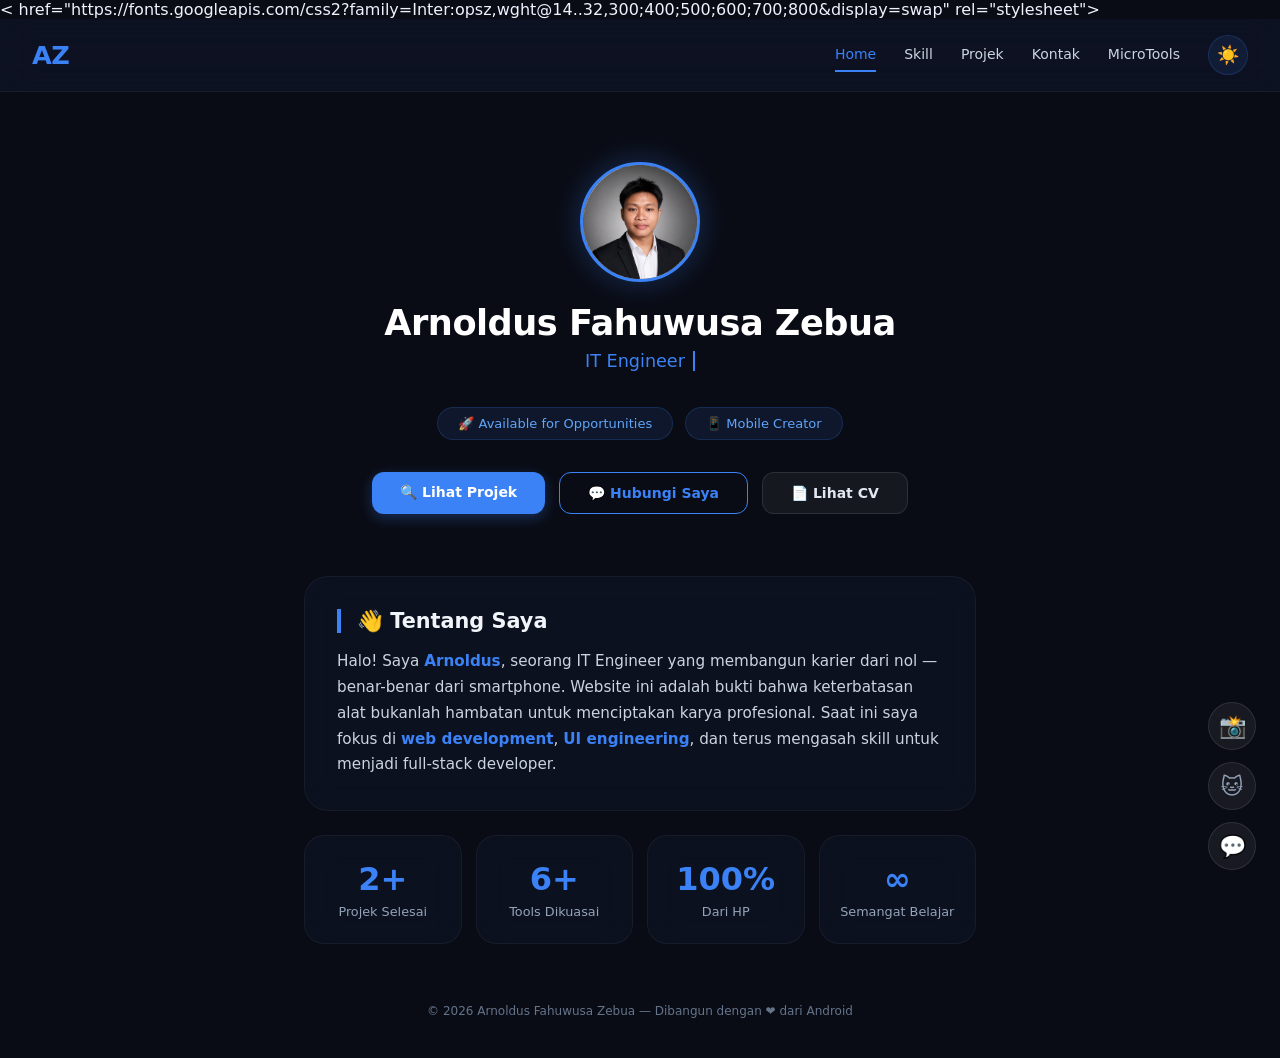
==== commit 98d5c043: "Update index.html" ====
--- a/index.html
+++ b/index.html
@@ -5,8 +5,7 @@
     <meta name="viewport" content="width=device-width, initial-scale=1.0">
     <title>Arnoldus Zebua | IT Engineer</title>
     <meta name="description" content="Portofolio Arnoldus Fahuwusa Zebua - IT Engineer, dibangun dari nol menggunakan smartphone.">
-    <meta name="google-site-verification" content="01rAy-H53hyuTbBP2xJFBZcEMn8-x3hpN3pS1XKMio" />
-    <link href="https://fonts.googleapis.com/css2?family=Inter:opsz,wght@14..32,300;400;500;600;700;800&display=swap" rel="stylesheet">
+    <<meta name="google-site-verification" content="O1rAy-H53hyuTbBP2xJFBZcEMn8-x3hpN3pS1XKMio" /> href="https://fonts.googleapis.com/css2?family=Inter:opsz,wght@14..32,300;400;500;600;700;800&display=swap" rel="stylesheet">
     <style>
         * {
             margin: 0;
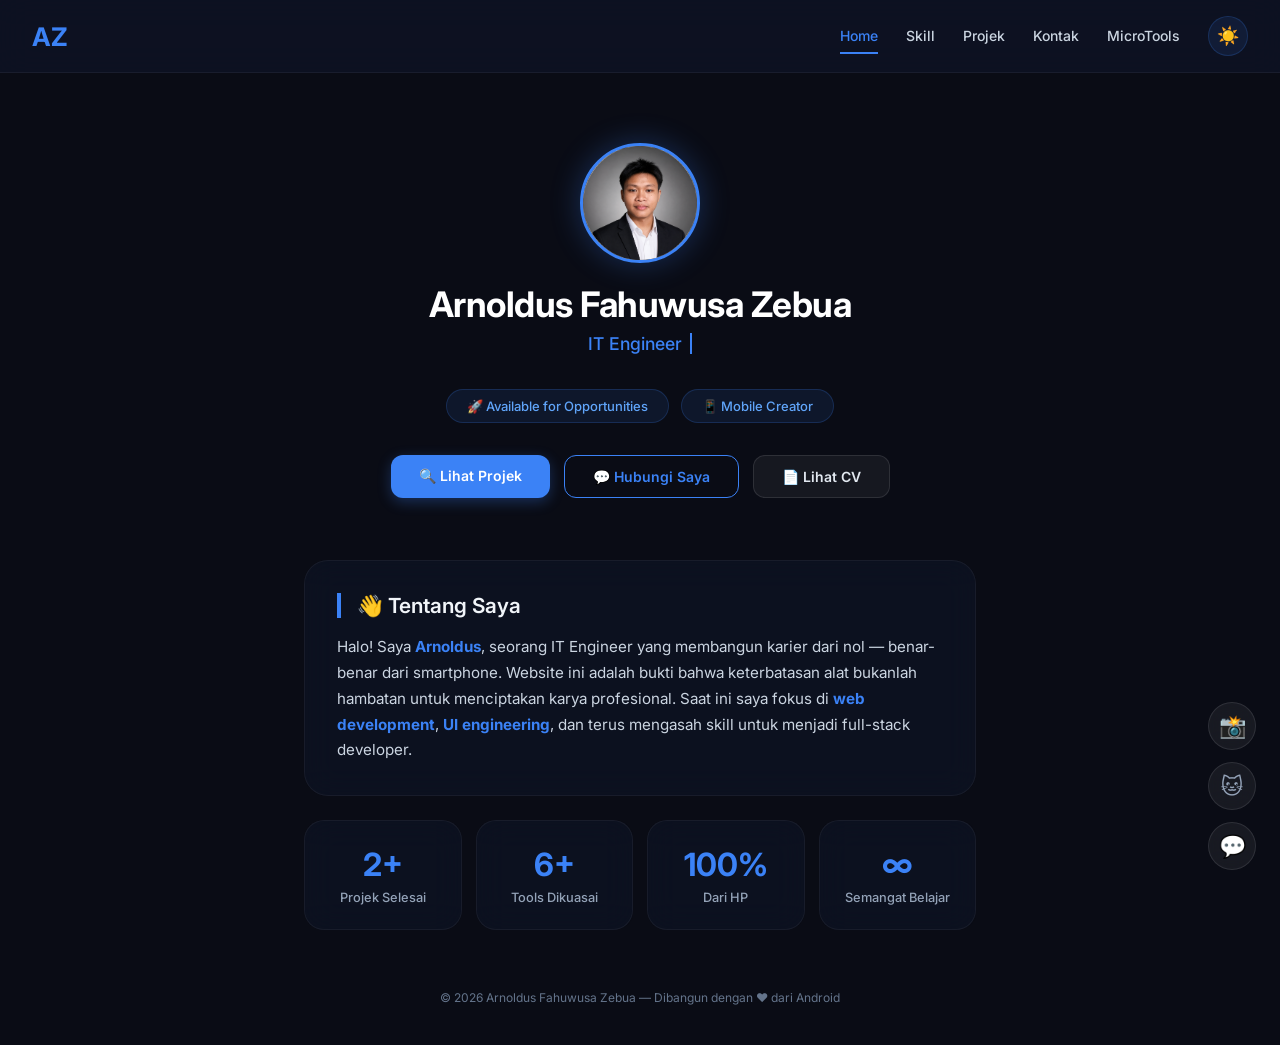
==== commit 136a301f: "Update index.html" ====
--- a/index.html
+++ b/index.html
@@ -5,7 +5,8 @@
     <meta name="viewport" content="width=device-width, initial-scale=1.0">
     <title>Arnoldus Zebua | IT Engineer</title>
     <meta name="description" content="Portofolio Arnoldus Fahuwusa Zebua - IT Engineer, dibangun dari nol menggunakan smartphone.">
-    <<meta name="google-site-verification" content="O1rAy-H53hyuTbBP2xJFBZcEMn8-x3hpN3pS1XKMio" /> href="https://fonts.googleapis.com/css2?family=Inter:opsz,wght@14..32,300;400;500;600;700;800&display=swap" rel="stylesheet">
+    <meta name="google-site-verification" content="O1rAy-H53hyuTbBP2xJFBZcEMn8-x3hpN3pS1XKMio">
+    <link href="https://fonts.googleapis.com/css2?family=Inter:opsz,wght@14..32,300;400;500;600;700;800&display=swap" rel="stylesheet">
     <style>
         * {
             margin: 0;
@@ -19,7 +20,6 @@
             color: #eef2ff;
             min-height: 100vh;
             transition: all 0.4s ease;
-            position: relative;
         }
 
         body.light-mode {
@@ -27,12 +27,6 @@
             color: #0f172a;
         }
 
-        .content-wrapper {
-            position: relative;
-            z-index: 1;
-        }
-
-        /* Floating Socials */
         .floating-socials {
             position: fixed;
             right: 24px;
@@ -66,10 +60,6 @@
             color: #475569;
         }
 
-        .floating-socials a:nth-child(1) { animation-delay: 0.1s; }
-        .floating-socials a:nth-child(2) { animation-delay: 0.2s; }
-        .floating-socials a:nth-child(3) { animation-delay: 0.3s; }
-
         .floating-socials a:hover {
             transform: scale(1.15) translateY(-5px);
             background: #3b82f6;
@@ -83,7 +73,6 @@
             to { opacity: 1; transform: translateY(0); }
         }
 
-        /* Navigation */
         nav {
             display: flex;
             justify-content: space-between;
@@ -181,7 +170,6 @@
             margin: 0 auto 20px;
             border: 3px solid #3b82f6;
             box-shadow: 0 0 30px rgba(59, 130, 246, 0.3);
-            transition: all 0.4s ease;
         }
 
         .avatar-wrapper img {
@@ -248,11 +236,6 @@
             border-radius: 40px;
             font-size: 13px;
             font-weight: 500;
-        }
-
-        body.light-mode .badge {
-            background: rgba(59, 130, 246, 0.08);
-            color: #2563eb;
         }
 
         .cta-row {
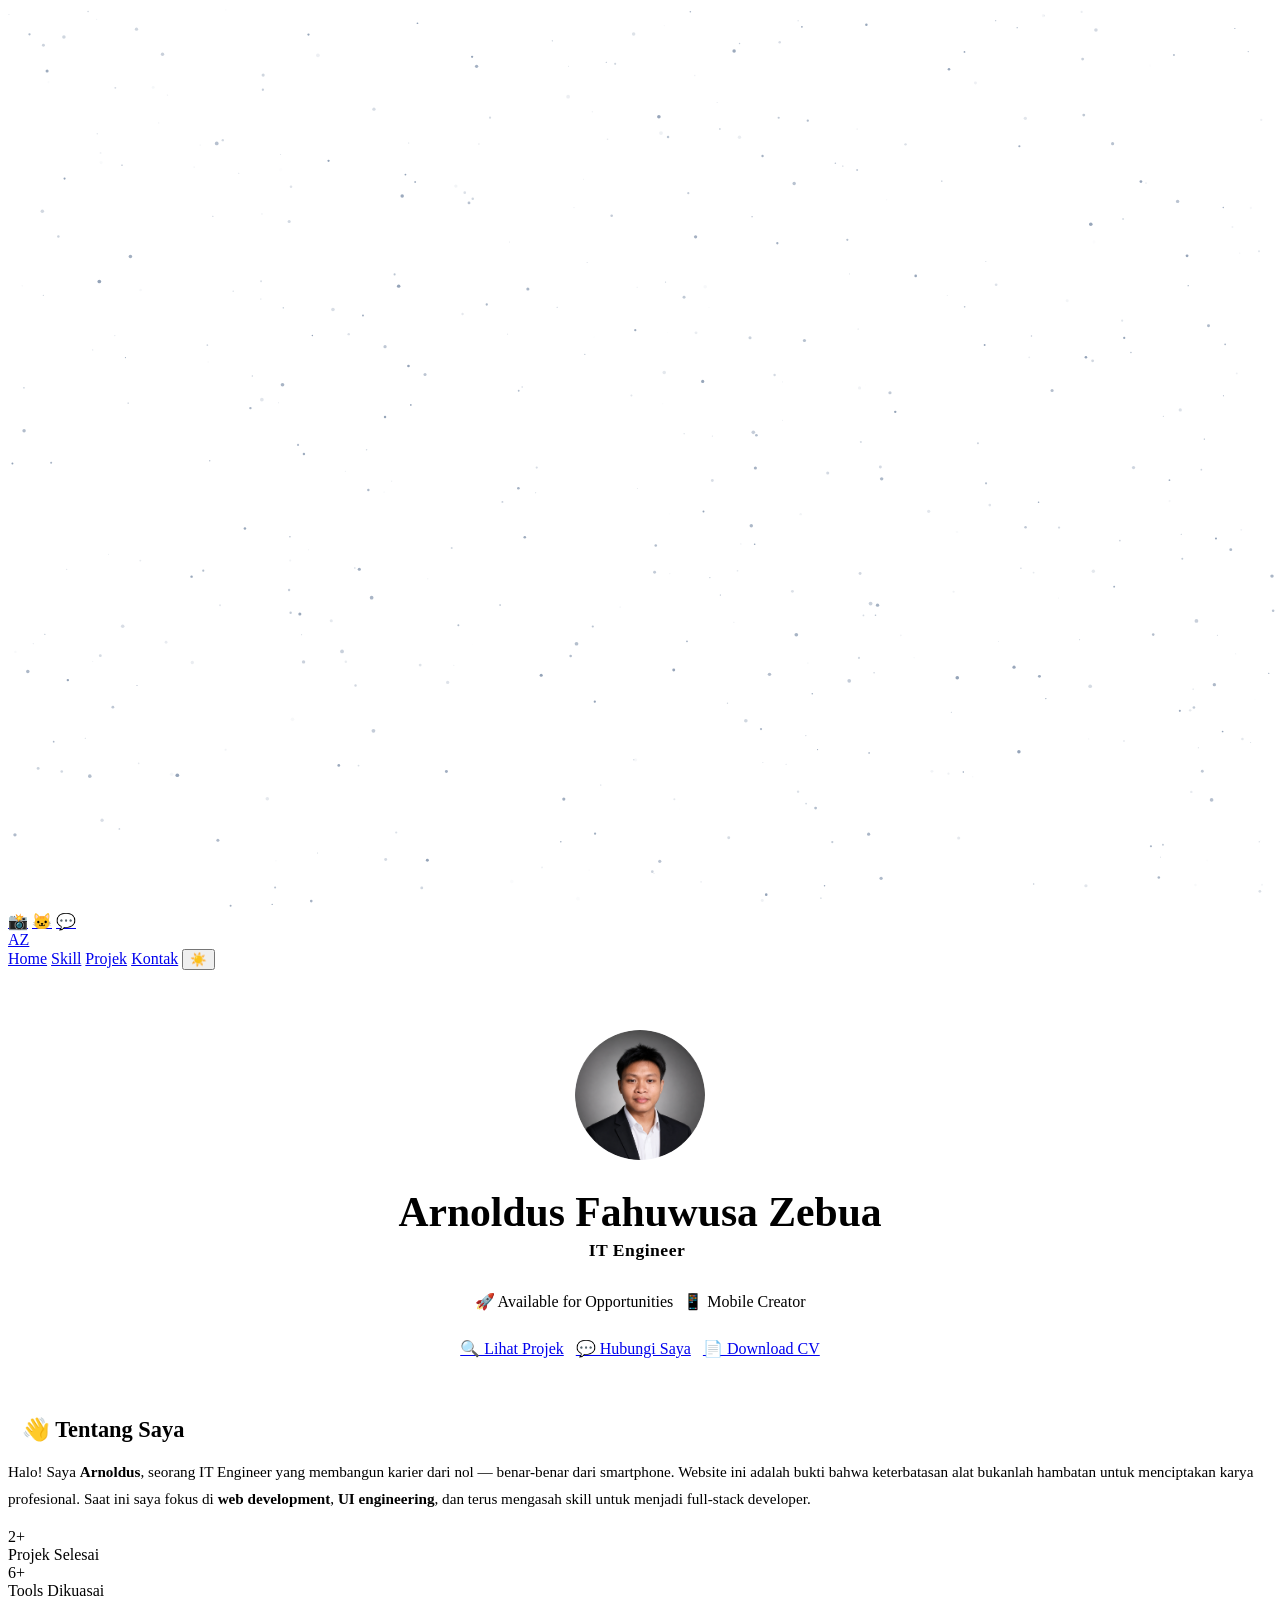
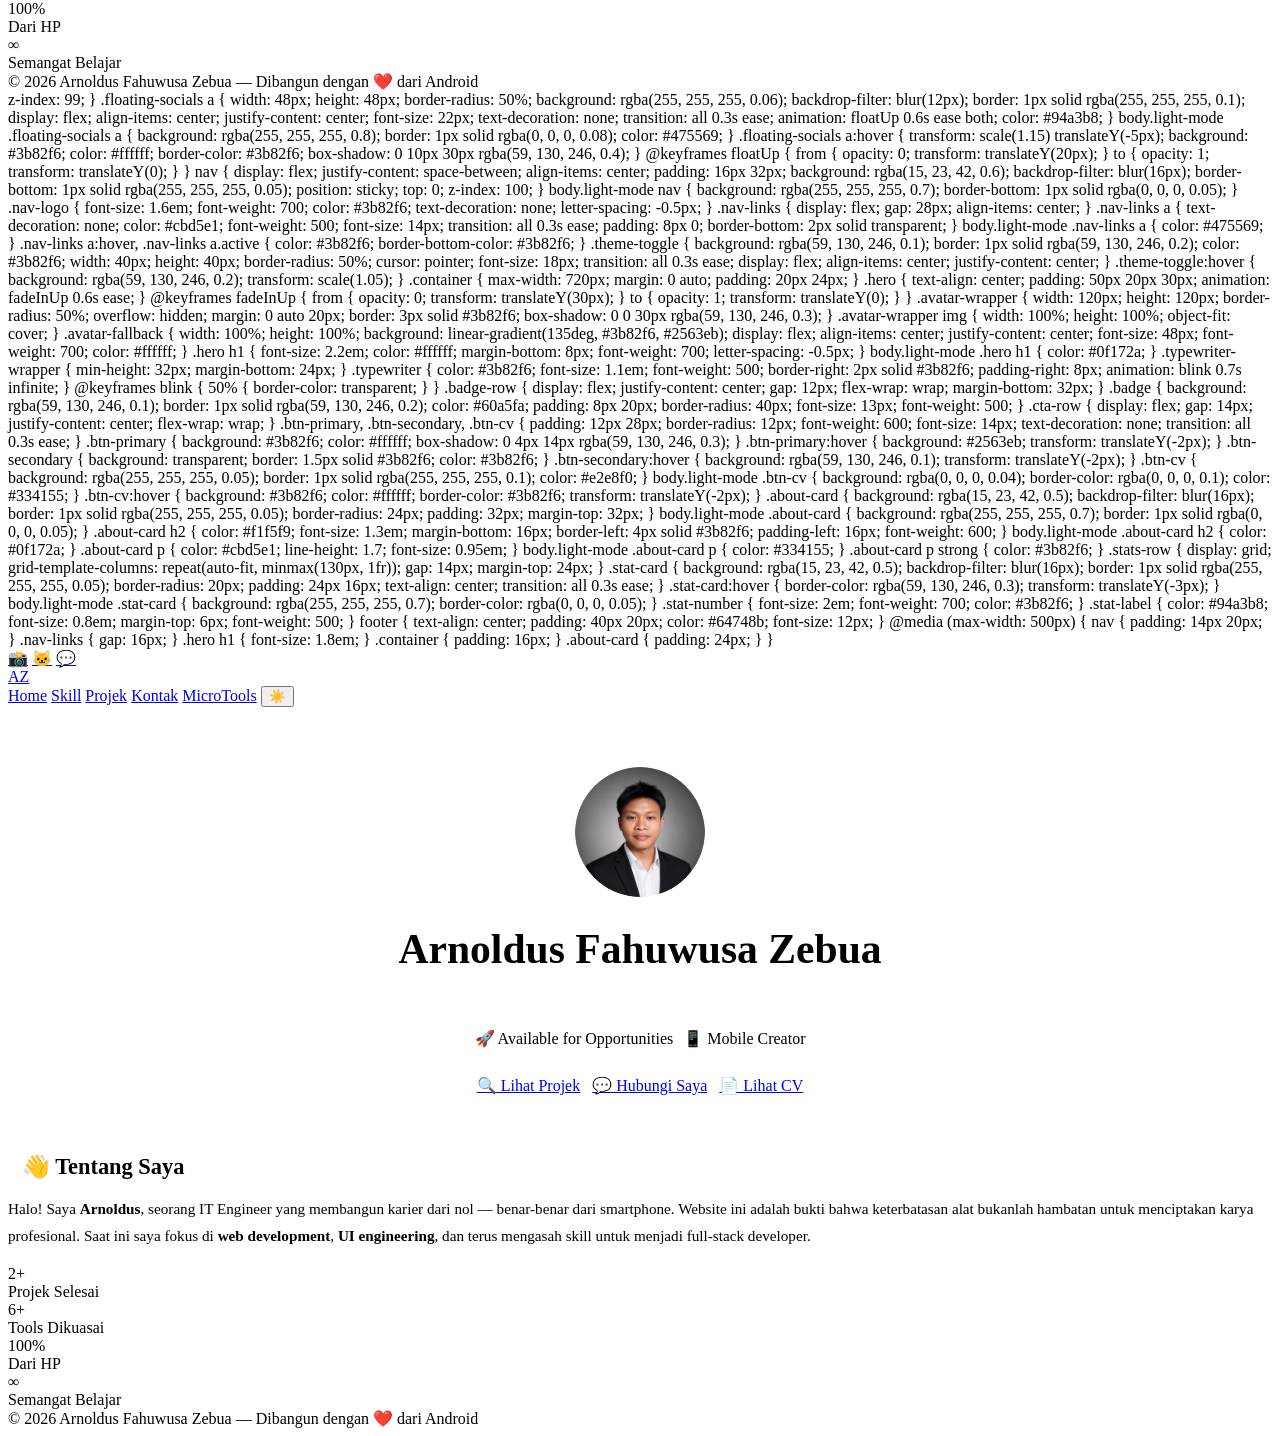
==== commit 78777558: "Enhance index.html with new styles and scripts Updated meta tags, added stylesheet link, and modifie" ====
--- a/index.html
+++ b/index.html
@@ -5,36 +5,156 @@
     <meta name="viewport" content="width=device-width, initial-scale=1.0">
     <title>Arnoldus Zebua | IT Engineer</title>
     <meta name="description" content="Portofolio Arnoldus Fahuwusa Zebua - IT Engineer, dibangun dari nol menggunakan smartphone.">
-    <meta name="google-site-verification" content="O1rAy-H53hyuTbBP2xJFBZcEMn8-x3hpN3pS1XKMio">
-    <link href="https://fonts.googleapis.com/css2?family=Inter:opsz,wght@14..32,300;400;500;600;700;800&display=swap" rel="stylesheet">
+    <meta name="google-site-verification" content="O1rAy-H53hyuTbBP2xJFBZcEMn8-_x3hpN3pS1XKMio" />
+    <link rel="stylesheet" href="style.css">
     <style>
-        * {
-            margin: 0;
-            padding: 0;
-            box-sizing: border-box;
-        }
-
-        body {
-            font-family: 'Inter', system-ui, -apple-system, sans-serif;
-            background: #0a0c15;
-            color: #eef2ff;
-            min-height: 100vh;
-            transition: all 0.4s ease;
-        }
-
-        body.light-mode {
-            background: #f1f5f9;
-            color: #0f172a;
-        }
-
-        .floating-socials {
-            position: fixed;
-            right: 24px;
-            bottom: 30px;
-            display: flex;
-            flex-direction: column;
-            gap: 12px;
-            z-index: 99;
+        .hero { text-align: center; padding: 60px 20px 30px; }
+        .avatar-wrapper {
+            width: 130px; height: 130px; border-radius: 50%; overflow: hidden;
+            margin: 0 auto 24px; border: 3px solid var(--accent);
+            box-shadow: 0 0 30px var(--accent-glow);
+        }
+        .avatar-wrapper img { width: 100%; height: 100%; object-fit: cover; }
+        .avatar-fallback {
+            width: 100%; height: 100%; background: var(--accent-gradient);
+            display: flex; align-items: center; justify-content: center;
+            font-size: 48px; font-weight: 700; color: #0B1120;
+        }
+        .hero h1 { font-size: 2.6em; margin-bottom: 4px; }
+        .typewriter-wrapper { min-height: 32px; margin-bottom: 20px; }
+        .typewriter {
+            color: var(--accent-light); font-size: 1.1em; font-weight: 600;
+            letter-spacing: 0.5px; border-right: 2px solid var(--accent);
+            padding-right: 6px; animation: blink 0.7s infinite;
+        }
+        @keyframes blink { 50% { border-color: transparent; } }
+        .badge-row { display: flex; justify-content: center; gap: 10px; flex-wrap: wrap; margin-bottom: 28px; }
+        .cta-row { display: flex; gap: 12px; justify-content: center; flex-wrap: wrap; }
+        .about-card { margin-top: 28px; }
+        .about-card h2 { font-size: 1.4em; margin-bottom: 14px; border-left: 4px solid var(--accent); padding-left: 14px; }
+        .about-card p { color: var(--text-secondary); line-height: 1.8; font-size: 0.95em; }
+        .about-card strong { color: var(--accent-light); }
+        @media (max-width: 500px) { .hero h1 { font-size: 1.9em; } }
+    </style>
+</head>
+<body>
+
+    <canvas id="starfield"></canvas>
+
+    <div class="floating-socials">
+        <a href="https://instagram.com/arnoldfzebua" target="_blank" title="Instagram">📸</a>
+        <a href="https://github.com/arnoldf-ai" target="_blank" title="GitHub">🐱</a>
+        <a href="https://wa.me/6285246843647" target="_blank" title="WhatsApp">💬</a>
+    </div>
+
+    <div class="content-wrapper">
+        <nav>
+            <a href="index.html" class="nav-logo">AZ</a>
+            <div class="nav-links">
+                <a href="index.html" class="active">Home</a>
+                <a href="skill.html">Skill</a>
+                <a href="projek.html">Projek</a>
+                <a href="kontak.html">Kontak</a>
+                <button class="theme-toggle" onclick="toggleTheme()" id="themeBtn">☀️</button>
+            </div>
+        </nav>
+
+        <div class="container">
+            <div class="hero animate-in">
+                <div class="avatar-wrapper">
+                    <img src="https://arnoldf-ai.github.io/portofolio/file_00000000be6472089b13f3a3a00ca6f6.png" alt="Arnoldus Zebua"
+                         onerror="this.style.display='none';document.getElementById('afb').style.display='flex';">
+                    <div class="avatar-fallback" id="afb" style="display:none;">AZ</div>
+                </div>
+                <h1 class="gradient-text">Arnoldus Fahuwusa Zebua</h1>
+                <div class="typewriter-wrapper">
+                    <span class="typewriter" id="typewriter"></span>
+                </div>
+                <div class="badge-row">
+                    <span class="badge badge-success">🚀 Available for Opportunities</span>
+                    <span class="badge badge-accent">📱 Mobile Creator</span>
+                </div>
+                <div class="cta-row">
+                    <a href="projek.html" class="btn btn-primary">🔍 Lihat Projek</a>
+                    <a href="kontak.html" class="btn btn-secondary">💬 Hubungi Saya</a>
+                    <a href="#" class="btn btn-cv">📄 Download CV</a>
+                </div>
+            </div>
+
+            <div class="card about-card animate-in" style="animation-delay:0.2s;">
+                <h2>👋 Tentang Saya</h2>
+                <p>
+                    Halo! Saya <strong>Arnoldus</strong>, seorang IT Engineer yang membangun karier dari nol — benar-benar dari smartphone.
+                    Website ini adalah bukti bahwa keterbatasan alat bukanlah hambatan untuk menciptakan karya profesional.
+                    Saat ini saya fokus di <strong>web development</strong>, <strong>UI engineering</strong>,
+                    dan terus mengasah skill untuk menjadi full-stack developer.
+                </p>
+            </div>
+
+            <div class="stats-row">
+                <div class="stat-card animate-in" style="animation-delay:0.25s;"><div class="stat-number">2+</div><div class="stat-label">Projek Selesai</div></div>
+                <div class="stat-card animate-in" style="animation-delay:0.3s;"><div class="stat-number">6+</div><div class="stat-label">Tools Dikuasai</div></div>
+                <div class="stat-card animate-in" style="animation-delay:0.35s;"><div class="stat-number">100%</div><div class="stat-label">Dari HP</div></div>
+                <div class="stat-card animate-in" style="animation-delay:0.4s;"><div class="stat-number">∞</div><div class="stat-label">Semangat Belajar</div></div>
+            </div>
+        </div>
+
+        <footer>© 2026 Arnoldus Fahuwusa Zebua — Dibangun dengan ❤️ dari Android</footer>
+    </div>
+
+    <script>
+        const canvas = document.getElementById('starfield');
+        const ctx = canvas.getContext('2d');
+        let stars = [];
+        function resize() { canvas.width = innerWidth; canvas.height = innerHeight; }
+        resize(); addEventListener('resize', () => { resize(); init(); });
+        function init() {
+            stars = [];
+            const n = Math.floor((canvas.width * canvas.height) / 2500);
+            for (let i = 0; i < n; i++) stars.push({ x: Math.random() * canvas.width, y: Math.random() * canvas.height, r: Math.random() * 1.6 + 0.3, s: Math.random() * 0.3 + 0.1, o: Math.random(), ts: Math.random() * 0.015 + 0.005 });
+        }
+        init();
+        function animate() {
+            ctx.clearRect(0, 0, canvas.width, canvas.height);
+            const light = document.body.classList.contains('light-mode');
+            const color = light ? 'rgba(59, 130, 246, OP)' : 'rgba(148, 163, 184, OP)';
+            stars.forEach(st => {
+                st.o += st.ts; if (st.o > 1 || st.o < 0.1) st.ts *= -1;
+                st.y += st.s; if (st.y > canvas.height) { st.y = 0; st.x = Math.random() * canvas.width; }
+                ctx.beginPath(); ctx.arc(st.x, st.y, st.r, 0, Math.PI * 2);
+                ctx.fillStyle = color.replace('OP', st.o); ctx.fill();
+            });
+            requestAnimationFrame(animate);
+        }
+        animate();
+
+        const phrases = ['IT Engineer', 'Web Developer', 'From Scratch to Production', 'Mobile Creator', 'Full-Stack Learner'];
+        let pi = 0, ci = 0, del = false;
+        const tw = document.getElementById('typewriter');
+        function type() {
+            const cur = phrases[pi];
+            if (!del) {
+                tw.textContent = cur.substring(0, ci + 1); ci++;
+                if (ci === cur.length) { del = true; setTimeout(type, 2000); return; }
+            } else {
+                tw.textContent = cur.substring(0, ci - 1); ci--;
+                if (ci === 0) { del = false; pi = (pi + 1) % phrases.length; }
+            }
+            setTimeout(type, del ? 35 : 75);
+        }
+        type();
+
+        const body = document.body;
+        const themeBtn = document.getElementById('themeBtn');
+        function setTheme(m) {
+            if (m === 'light') { body.classList.add('light-mode'); themeBtn.textContent = '🌙'; localStorage.setItem('theme', 'light'); }
+            else { body.classList.remove('light-mode'); themeBtn.textContent = '☀️'; localStorage.setItem('theme', 'dark'); }
+        }
+        function toggleTheme() { body.classList.contains('light-mode') ? setTheme('dark') : setTheme('light'); }
+        (() => { const s = localStorage.getItem('theme'); s === 'light' ? setTheme('light') : setTheme('dark'); })();
+    </script>
+</body>
+</html>            z-index: 99;
         }
 
         .floating-socials a {
@@ -508,4 +628,4 @@
         })();
     </script>
 </body>
-</html>+</html>
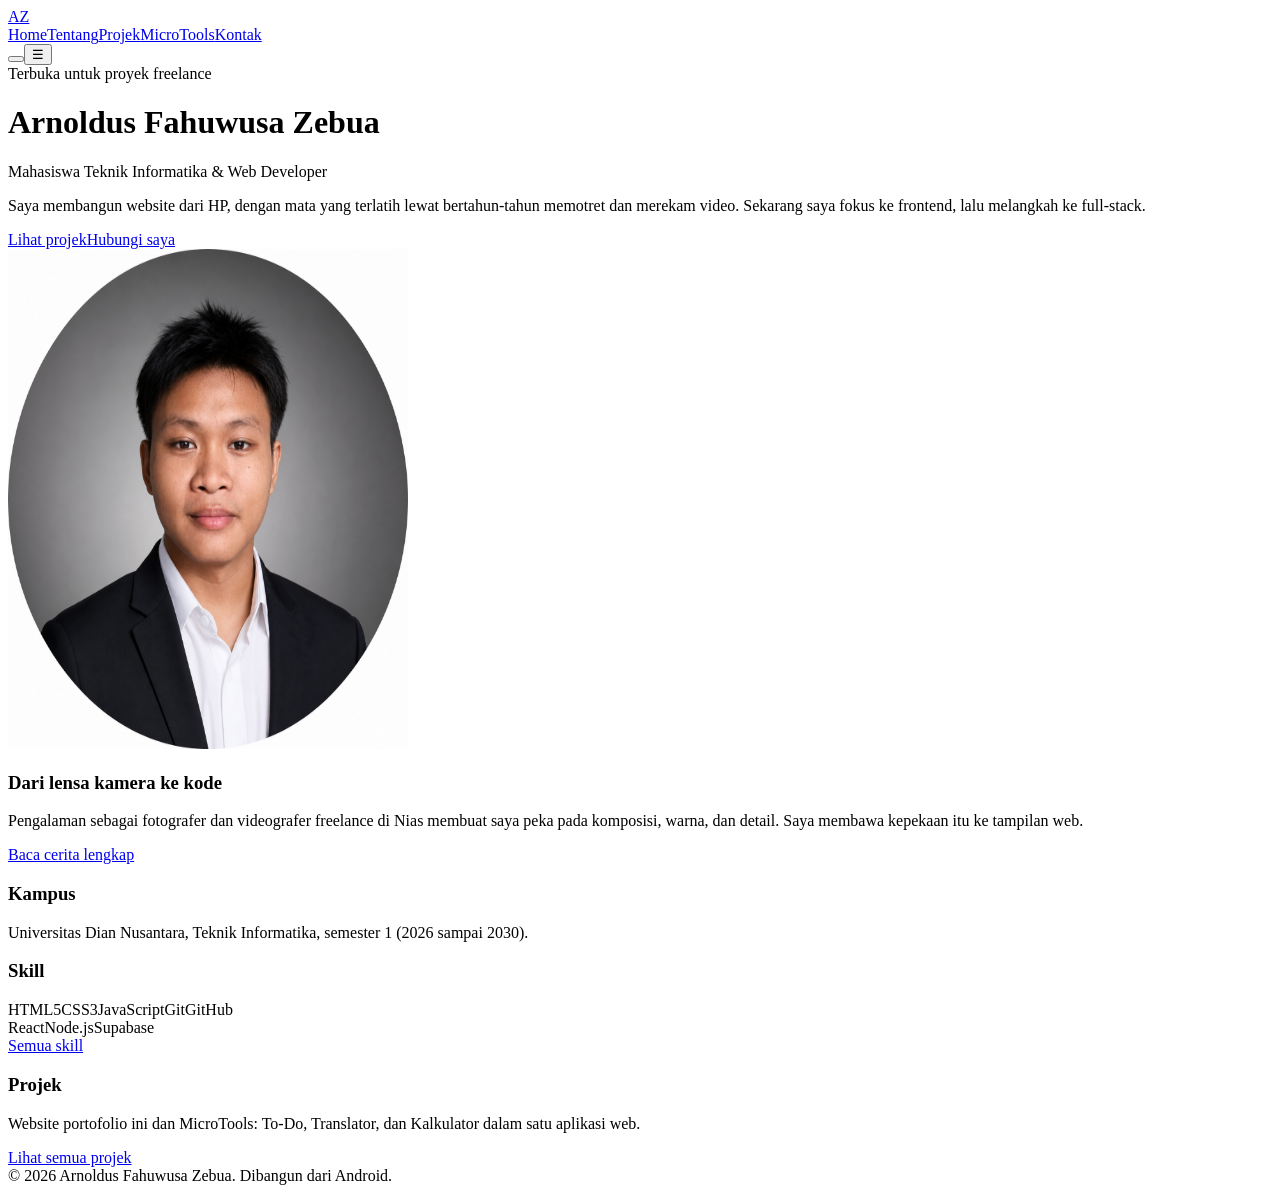
==== commit 6f9224d8: "from claude" ====
--- a/index.html
+++ b/index.html
@@ -1,631 +1,51 @@
 <!DOCTYPE html>
 <html lang="id">
 <head>
-    <meta charset="UTF-8">
-    <meta name="viewport" content="width=device-width, initial-scale=1.0">
-    <title>Arnoldus Zebua | IT Engineer</title>
-    <meta name="description" content="Portofolio Arnoldus Fahuwusa Zebua - IT Engineer, dibangun dari nol menggunakan smartphone.">
-    <meta name="google-site-verification" content="O1rAy-H53hyuTbBP2xJFBZcEMn8-_x3hpN3pS1XKMio" />
-    <link rel="stylesheet" href="style.css">
-    <style>
-        .hero { text-align: center; padding: 60px 20px 30px; }
-        .avatar-wrapper {
-            width: 130px; height: 130px; border-radius: 50%; overflow: hidden;
-            margin: 0 auto 24px; border: 3px solid var(--accent);
-            box-shadow: 0 0 30px var(--accent-glow);
-        }
-        .avatar-wrapper img { width: 100%; height: 100%; object-fit: cover; }
-        .avatar-fallback {
-            width: 100%; height: 100%; background: var(--accent-gradient);
-            display: flex; align-items: center; justify-content: center;
-            font-size: 48px; font-weight: 700; color: #0B1120;
-        }
-        .hero h1 { font-size: 2.6em; margin-bottom: 4px; }
-        .typewriter-wrapper { min-height: 32px; margin-bottom: 20px; }
-        .typewriter {
-            color: var(--accent-light); font-size: 1.1em; font-weight: 600;
-            letter-spacing: 0.5px; border-right: 2px solid var(--accent);
-            padding-right: 6px; animation: blink 0.7s infinite;
-        }
-        @keyframes blink { 50% { border-color: transparent; } }
-        .badge-row { display: flex; justify-content: center; gap: 10px; flex-wrap: wrap; margin-bottom: 28px; }
-        .cta-row { display: flex; gap: 12px; justify-content: center; flex-wrap: wrap; }
-        .about-card { margin-top: 28px; }
-        .about-card h2 { font-size: 1.4em; margin-bottom: 14px; border-left: 4px solid var(--accent); padding-left: 14px; }
-        .about-card p { color: var(--text-secondary); line-height: 1.8; font-size: 0.95em; }
-        .about-card strong { color: var(--accent-light); }
-        @media (max-width: 500px) { .hero h1 { font-size: 1.9em; } }
-    </style>
+<meta charset="UTF-8">
+<meta name="viewport" content="width=device-width, initial-scale=1.0">
+<title>Arnoldus Zebua | Mahasiswa Teknik Informatika &amp; Web Developer</title>
+<meta name="description" content="Portofolio Arnoldus Fahuwusa Zebua, mahasiswa Teknik Informatika dan web developer dari Jakarta Barat.">
+<meta property="og:title" content="Arnoldus Zebua | Web Developer">
+<meta property="og:description" content="Mahasiswa Teknik Informatika yang membangun website dari HP.">
+<meta name="google-site-verification" content="O1rAy-H53hyuTbBP2xJFBZcEMn8-x3hpN3pS1XKMio">
+<link rel="preconnect" href="https://fonts.googleapis.com">
+<link href="https://fonts.googleapis.com/css2?family=Inter:wght@400;500;600&family=Space+Grotesk:wght@500;700&display=swap" rel="stylesheet">
+<link rel="stylesheet" href="style.css">
+<script>try{document.documentElement.dataset.theme=localStorage.getItem('theme')||(matchMedia('(prefers-color-scheme:light)').matches?'light':'dark')}catch(e){document.documentElement.dataset.theme='dark'}</script>
 </head>
 <body>
+<header><div class="wrap bar">
+  <a class="logo" href="index.html">AZ</a>
+  <nav><a href="index.html" aria-current="page">Home</a><a href="tentang.html">Tentang</a><a href="projek.html">Projek</a><a href="microtools.html">MicroTools</a><a href="kontak.html">Kontak</a></nav>
+  <div class="tools"><button class="ic" id="theme"></button><button class="ic" id="menu" aria-expanded="false" aria-label="Buka menu">☰</button></div>
+</div></header>
 
-    <canvas id="starfield"></canvas>
+<main class="wrap">
+  <div class="hero">
+    <div>
+      <span class="status"><i></i>Terbuka untuk proyek freelance</span>
+      <h1>Arnoldus Fahuwusa Zebua</h1>
+      <p class="role">Mahasiswa Teknik Informatika &amp; Web Developer</p>
+      <p>Saya membangun website dari HP, dengan mata yang terlatih lewat bertahun-tahun memotret dan merekam video. Sekarang saya fokus ke frontend, lalu melangkah ke full-stack.</p>
+      <div class="cta"><a class="btn p" href="projek.html">Lihat projek</a><a class="btn" href="kontak.html">Hubungi saya</a></div>
+    </div>
+    <div class="shot"><img src="file_00000000be6472089b13f3a3a00ca6f6.png" alt="Foto Arnoldus Zebua" width="400" height="500" onerror="this.style.visibility='hidden'"><span></span></div>
+  </div>
 
-    <div class="floating-socials">
-        <a href="https://instagram.com/arnoldfzebua" target="_blank" title="Instagram">📸</a>
-        <a href="https://github.com/arnoldf-ai" target="_blank" title="GitHub">🐱</a>
-        <a href="https://wa.me/6285246843647" target="_blank" title="WhatsApp">💬</a>
+  <section>
+    <div class="bento">
+      <div class="card c4"><h3>Dari lensa kamera ke kode</h3><p>Pengalaman sebagai fotografer dan videografer freelance di Nias membuat saya peka pada komposisi, warna, dan detail. Saya membawa kepekaan itu ke tampilan web.</p><a class="more" href="tentang.html">Baca cerita lengkap</a></div>
+      <div class="card c2"><h3>Kampus</h3><p>Universitas Dian Nusantara, Teknik Informatika, semester 1 (2026 sampai 2030).</p></div>
+      <div class="card c3"><h3>Skill</h3>
+        <div class="chips"><span class="chip">HTML5</span><span class="chip">CSS3</span><span class="chip">JavaScript</span><span class="chip">Git</span><span class="chip">GitHub</span></div>
+        <div class="chips"><span class="chip l">React</span><span class="chip l">Node.js</span><span class="chip l">Supabase</span></div>
+        <a class="more" href="tentang.html#skill">Semua skill</a></div>
+      <div class="card c3"><h3>Projek</h3><p>Website portofolio ini dan MicroTools: To-Do, Translator, dan Kalkulator dalam satu aplikasi web.</p><a class="more" href="projek.html">Lihat semua projek</a></div>
     </div>
+  </section>
+</main>
 
-    <div class="content-wrapper">
-        <nav>
-            <a href="index.html" class="nav-logo">AZ</a>
-            <div class="nav-links">
-                <a href="index.html" class="active">Home</a>
-                <a href="skill.html">Skill</a>
-                <a href="projek.html">Projek</a>
-                <a href="kontak.html">Kontak</a>
-                <button class="theme-toggle" onclick="toggleTheme()" id="themeBtn">☀️</button>
-            </div>
-        </nav>
-
-        <div class="container">
-            <div class="hero animate-in">
-                <div class="avatar-wrapper">
-                    <img src="https://arnoldf-ai.github.io/portofolio/file_00000000be6472089b13f3a3a00ca6f6.png" alt="Arnoldus Zebua"
-                         onerror="this.style.display='none';document.getElementById('afb').style.display='flex';">
-                    <div class="avatar-fallback" id="afb" style="display:none;">AZ</div>
-                </div>
-                <h1 class="gradient-text">Arnoldus Fahuwusa Zebua</h1>
-                <div class="typewriter-wrapper">
-                    <span class="typewriter" id="typewriter"></span>
-                </div>
-                <div class="badge-row">
-                    <span class="badge badge-success">🚀 Available for Opportunities</span>
-                    <span class="badge badge-accent">📱 Mobile Creator</span>
-                </div>
-                <div class="cta-row">
-                    <a href="projek.html" class="btn btn-primary">🔍 Lihat Projek</a>
-                    <a href="kontak.html" class="btn btn-secondary">💬 Hubungi Saya</a>
-                    <a href="#" class="btn btn-cv">📄 Download CV</a>
-                </div>
-            </div>
-
-            <div class="card about-card animate-in" style="animation-delay:0.2s;">
-                <h2>👋 Tentang Saya</h2>
-                <p>
-                    Halo! Saya <strong>Arnoldus</strong>, seorang IT Engineer yang membangun karier dari nol — benar-benar dari smartphone.
-                    Website ini adalah bukti bahwa keterbatasan alat bukanlah hambatan untuk menciptakan karya profesional.
-                    Saat ini saya fokus di <strong>web development</strong>, <strong>UI engineering</strong>,
-                    dan terus mengasah skill untuk menjadi full-stack developer.
-                </p>
-            </div>
-
-            <div class="stats-row">
-                <div class="stat-card animate-in" style="animation-delay:0.25s;"><div class="stat-number">2+</div><div class="stat-label">Projek Selesai</div></div>
-                <div class="stat-card animate-in" style="animation-delay:0.3s;"><div class="stat-number">6+</div><div class="stat-label">Tools Dikuasai</div></div>
-                <div class="stat-card animate-in" style="animation-delay:0.35s;"><div class="stat-number">100%</div><div class="stat-label">Dari HP</div></div>
-                <div class="stat-card animate-in" style="animation-delay:0.4s;"><div class="stat-number">∞</div><div class="stat-label">Semangat Belajar</div></div>
-            </div>
-        </div>
-
-        <footer>© 2026 Arnoldus Fahuwusa Zebua — Dibangun dengan ❤️ dari Android</footer>
-    </div>
-
-    <script>
-        const canvas = document.getElementById('starfield');
-        const ctx = canvas.getContext('2d');
-        let stars = [];
-        function resize() { canvas.width = innerWidth; canvas.height = innerHeight; }
-        resize(); addEventListener('resize', () => { resize(); init(); });
-        function init() {
-            stars = [];
-            const n = Math.floor((canvas.width * canvas.height) / 2500);
-            for (let i = 0; i < n; i++) stars.push({ x: Math.random() * canvas.width, y: Math.random() * canvas.height, r: Math.random() * 1.6 + 0.3, s: Math.random() * 0.3 + 0.1, o: Math.random(), ts: Math.random() * 0.015 + 0.005 });
-        }
-        init();
-        function animate() {
-            ctx.clearRect(0, 0, canvas.width, canvas.height);
-            const light = document.body.classList.contains('light-mode');
-            const color = light ? 'rgba(59, 130, 246, OP)' : 'rgba(148, 163, 184, OP)';
-            stars.forEach(st => {
-                st.o += st.ts; if (st.o > 1 || st.o < 0.1) st.ts *= -1;
-                st.y += st.s; if (st.y > canvas.height) { st.y = 0; st.x = Math.random() * canvas.width; }
-                ctx.beginPath(); ctx.arc(st.x, st.y, st.r, 0, Math.PI * 2);
-                ctx.fillStyle = color.replace('OP', st.o); ctx.fill();
-            });
-            requestAnimationFrame(animate);
-        }
-        animate();
-
-        const phrases = ['IT Engineer', 'Web Developer', 'From Scratch to Production', 'Mobile Creator', 'Full-Stack Learner'];
-        let pi = 0, ci = 0, del = false;
-        const tw = document.getElementById('typewriter');
-        function type() {
-            const cur = phrases[pi];
-            if (!del) {
-                tw.textContent = cur.substring(0, ci + 1); ci++;
-                if (ci === cur.length) { del = true; setTimeout(type, 2000); return; }
-            } else {
-                tw.textContent = cur.substring(0, ci - 1); ci--;
-                if (ci === 0) { del = false; pi = (pi + 1) % phrases.length; }
-            }
-            setTimeout(type, del ? 35 : 75);
-        }
-        type();
-
-        const body = document.body;
-        const themeBtn = document.getElementById('themeBtn');
-        function setTheme(m) {
-            if (m === 'light') { body.classList.add('light-mode'); themeBtn.textContent = '🌙'; localStorage.setItem('theme', 'light'); }
-            else { body.classList.remove('light-mode'); themeBtn.textContent = '☀️'; localStorage.setItem('theme', 'dark'); }
-        }
-        function toggleTheme() { body.classList.contains('light-mode') ? setTheme('dark') : setTheme('light'); }
-        (() => { const s = localStorage.getItem('theme'); s === 'light' ? setTheme('light') : setTheme('dark'); })();
-    </script>
-</body>
-</html>            z-index: 99;
-        }
-
-        .floating-socials a {
-            width: 48px;
-            height: 48px;
-            border-radius: 50%;
-            background: rgba(255, 255, 255, 0.06);
-            backdrop-filter: blur(12px);
-            border: 1px solid rgba(255, 255, 255, 0.1);
-            display: flex;
-            align-items: center;
-            justify-content: center;
-            font-size: 22px;
-            text-decoration: none;
-            transition: all 0.3s ease;
-            animation: floatUp 0.6s ease both;
-            color: #94a3b8;
-        }
-
-        body.light-mode .floating-socials a {
-            background: rgba(255, 255, 255, 0.8);
-            border: 1px solid rgba(0, 0, 0, 0.08);
-            color: #475569;
-        }
-
-        .floating-socials a:hover {
-            transform: scale(1.15) translateY(-5px);
-            background: #3b82f6;
-            color: #ffffff;
-            border-color: #3b82f6;
-            box-shadow: 0 10px 30px rgba(59, 130, 246, 0.4);
-        }
-
-        @keyframes floatUp {
-            from { opacity: 0; transform: translateY(20px); }
-            to { opacity: 1; transform: translateY(0); }
-        }
-
-        nav {
-            display: flex;
-            justify-content: space-between;
-            align-items: center;
-            padding: 16px 32px;
-            background: rgba(15, 23, 42, 0.6);
-            backdrop-filter: blur(16px);
-            border-bottom: 1px solid rgba(255, 255, 255, 0.05);
-            position: sticky;
-            top: 0;
-            z-index: 100;
-        }
-
-        body.light-mode nav {
-            background: rgba(255, 255, 255, 0.7);
-            border-bottom: 1px solid rgba(0, 0, 0, 0.05);
-        }
-
-        .nav-logo {
-            font-size: 1.6em;
-            font-weight: 700;
-            color: #3b82f6;
-            text-decoration: none;
-            letter-spacing: -0.5px;
-        }
-
-        .nav-links {
-            display: flex;
-            gap: 28px;
-            align-items: center;
-        }
-
-        .nav-links a {
-            text-decoration: none;
-            color: #cbd5e1;
-            font-weight: 500;
-            font-size: 14px;
-            transition: all 0.3s ease;
-            padding: 8px 0;
-            border-bottom: 2px solid transparent;
-        }
-
-        body.light-mode .nav-links a {
-            color: #475569;
-        }
-
-        .nav-links a:hover,
-        .nav-links a.active {
-            color: #3b82f6;
-            border-bottom-color: #3b82f6;
-        }
-
-        .theme-toggle {
-            background: rgba(59, 130, 246, 0.1);
-            border: 1px solid rgba(59, 130, 246, 0.2);
-            color: #3b82f6;
-            width: 40px;
-            height: 40px;
-            border-radius: 50%;
-            cursor: pointer;
-            font-size: 18px;
-            transition: all 0.3s ease;
-            display: flex;
-            align-items: center;
-            justify-content: center;
-        }
-
-        .theme-toggle:hover {
-            background: rgba(59, 130, 246, 0.2);
-            transform: scale(1.05);
-        }
-
-        .container {
-            max-width: 720px;
-            margin: 0 auto;
-            padding: 20px 24px;
-        }
-
-        .hero {
-            text-align: center;
-            padding: 50px 20px 30px;
-            animation: fadeInUp 0.6s ease;
-        }
-
-        @keyframes fadeInUp {
-            from { opacity: 0; transform: translateY(30px); }
-            to { opacity: 1; transform: translateY(0); }
-        }
-
-        .avatar-wrapper {
-            width: 120px;
-            height: 120px;
-            border-radius: 50%;
-            overflow: hidden;
-            margin: 0 auto 20px;
-            border: 3px solid #3b82f6;
-            box-shadow: 0 0 30px rgba(59, 130, 246, 0.3);
-        }
-
-        .avatar-wrapper img {
-            width: 100%;
-            height: 100%;
-            object-fit: cover;
-        }
-
-        .avatar-fallback {
-            width: 100%;
-            height: 100%;
-            background: linear-gradient(135deg, #3b82f6, #2563eb);
-            display: flex;
-            align-items: center;
-            justify-content: center;
-            font-size: 48px;
-            font-weight: 700;
-            color: #ffffff;
-        }
-
-        .hero h1 {
-            font-size: 2.2em;
-            color: #ffffff;
-            margin-bottom: 8px;
-            font-weight: 700;
-            letter-spacing: -0.5px;
-        }
-
-        body.light-mode .hero h1 {
-            color: #0f172a;
-        }
-
-        .typewriter-wrapper {
-            min-height: 32px;
-            margin-bottom: 24px;
-        }
-
-        .typewriter {
-            color: #3b82f6;
-            font-size: 1.1em;
-            font-weight: 500;
-            border-right: 2px solid #3b82f6;
-            padding-right: 8px;
-            animation: blink 0.7s infinite;
-        }
-
-        @keyframes blink {
-            50% { border-color: transparent; }
-        }
-
-        .badge-row {
-            display: flex;
-            justify-content: center;
-            gap: 12px;
-            flex-wrap: wrap;
-            margin-bottom: 32px;
-        }
-
-        .badge {
-            background: rgba(59, 130, 246, 0.1);
-            border: 1px solid rgba(59, 130, 246, 0.2);
-            color: #60a5fa;
-            padding: 8px 20px;
-            border-radius: 40px;
-            font-size: 13px;
-            font-weight: 500;
-        }
-
-        .cta-row {
-            display: flex;
-            gap: 14px;
-            justify-content: center;
-            flex-wrap: wrap;
-        }
-
-        .btn-primary, .btn-secondary, .btn-cv {
-            padding: 12px 28px;
-            border-radius: 12px;
-            font-weight: 600;
-            font-size: 14px;
-            text-decoration: none;
-            transition: all 0.3s ease;
-        }
-
-        .btn-primary {
-            background: #3b82f6;
-            color: #ffffff;
-            box-shadow: 0 4px 14px rgba(59, 130, 246, 0.3);
-        }
-
-        .btn-primary:hover {
-            background: #2563eb;
-            transform: translateY(-2px);
-        }
-
-        .btn-secondary {
-            background: transparent;
-            border: 1.5px solid #3b82f6;
-            color: #3b82f6;
-        }
-
-        .btn-secondary:hover {
-            background: rgba(59, 130, 246, 0.1);
-            transform: translateY(-2px);
-        }
-
-        .btn-cv {
-            background: rgba(255, 255, 255, 0.05);
-            border: 1px solid rgba(255, 255, 255, 0.1);
-            color: #e2e8f0;
-        }
-
-        body.light-mode .btn-cv {
-            background: rgba(0, 0, 0, 0.04);
-            border-color: rgba(0, 0, 0, 0.1);
-            color: #334155;
-        }
-
-        .btn-cv:hover {
-            background: #3b82f6;
-            color: #ffffff;
-            border-color: #3b82f6;
-            transform: translateY(-2px);
-        }
-
-        .about-card {
-            background: rgba(15, 23, 42, 0.5);
-            backdrop-filter: blur(16px);
-            border: 1px solid rgba(255, 255, 255, 0.05);
-            border-radius: 24px;
-            padding: 32px;
-            margin-top: 32px;
-        }
-
-        body.light-mode .about-card {
-            background: rgba(255, 255, 255, 0.7);
-            border: 1px solid rgba(0, 0, 0, 0.05);
-        }
-
-        .about-card h2 {
-            color: #f1f5f9;
-            font-size: 1.3em;
-            margin-bottom: 16px;
-            border-left: 4px solid #3b82f6;
-            padding-left: 16px;
-            font-weight: 600;
-        }
-
-        body.light-mode .about-card h2 {
-            color: #0f172a;
-        }
-
-        .about-card p {
-            color: #cbd5e1;
-            line-height: 1.7;
-            font-size: 0.95em;
-        }
-
-        body.light-mode .about-card p {
-            color: #334155;
-        }
-
-        .about-card p strong {
-            color: #3b82f6;
-        }
-
-        .stats-row {
-            display: grid;
-            grid-template-columns: repeat(auto-fit, minmax(130px, 1fr));
-            gap: 14px;
-            margin-top: 24px;
-        }
-
-        .stat-card {
-            background: rgba(15, 23, 42, 0.5);
-            backdrop-filter: blur(16px);
-            border: 1px solid rgba(255, 255, 255, 0.05);
-            border-radius: 20px;
-            padding: 24px 16px;
-            text-align: center;
-            transition: all 0.3s ease;
-        }
-
-        .stat-card:hover {
-            border-color: rgba(59, 130, 246, 0.3);
-            transform: translateY(-3px);
-        }
-
-        body.light-mode .stat-card {
-            background: rgba(255, 255, 255, 0.7);
-            border-color: rgba(0, 0, 0, 0.05);
-        }
-
-        .stat-number {
-            font-size: 2em;
-            font-weight: 700;
-            color: #3b82f6;
-        }
-
-        .stat-label {
-            color: #94a3b8;
-            font-size: 0.8em;
-            margin-top: 6px;
-            font-weight: 500;
-        }
-
-        footer {
-            text-align: center;
-            padding: 40px 20px;
-            color: #64748b;
-            font-size: 12px;
-        }
-
-        @media (max-width: 500px) {
-            nav { padding: 14px 20px; }
-            .nav-links { gap: 16px; }
-            .hero h1 { font-size: 1.8em; }
-            .container { padding: 16px; }
-            .about-card { padding: 24px; }
-        }
-    </style>
-</head>
-<body>
-
-    <div class="floating-socials">
-        <a href="https://instagram.com/arnoldfzebua" target="_blank">📸</a>
-        <a href="https://github.com/arnoldf-ai" target="_blank">🐱</a>
-        <a href="https://wa.me/6285246843647" target="_blank">💬</a>
-    </div>
-
-    <div class="content-wrapper">
-        <nav>
-            <a href="index.html" class="nav-logo">AZ</a>
-            <div class="nav-links">
-                <a href="index.html" class="active">Home</a>
-                <a href="skill.html">Skill</a>
-                <a href="projek.html">Projek</a>
-                <a href="kontak.html">Kontak</a>
-                <a href="microtools.html">MicroTools</a>
-                <button class="theme-toggle" onclick="toggleTheme()" id="themeBtn">☀️</button>
-            </div>
-        </nav>
-
-        <div class="container">
-            <div class="hero">
-                <div class="avatar-wrapper">
-                    <img src="https://arnoldf-ai.github.io/portofolio/file_00000000be6472089b13f3a3a00ca6f6.png" alt="Arnoldus Zebua"
-                         onerror="this.style.display='none'; document.getElementById('avatarFallback').style.display='flex';">
-                    <div class="avatar-fallback" id="avatarFallback" style="display:none;">AZ</div>
-                </div>
-                <h1>Arnoldus Fahuwusa Zebua</h1>
-                <div class="typewriter-wrapper">
-                    <span class="typewriter" id="typewriter"></span>
-                </div>
-                <div class="badge-row">
-                    <span class="badge">🚀 Available for Opportunities</span>
-                    <span class="badge">📱 Mobile Creator</span>
-                </div>
-                <div class="cta-row">
-                    <a href="projek.html" class="btn-primary">🔍 Lihat Projek</a>
-                    <a href="kontak.html" class="btn-secondary">💬 Hubungi Saya</a>
-                    <a href="cv.html" class="btn-cv">📄 Lihat CV</a>
-                </div>
-            </div>
-
-            <div class="about-card">
-                <h2>👋 Tentang Saya</h2>
-                <p>
-                    Halo! Saya <strong>Arnoldus</strong>, seorang IT Engineer yang membangun karier dari nol — benar-benar dari smartphone.
-                    Website ini adalah bukti bahwa keterbatasan alat bukanlah hambatan untuk menciptakan karya profesional.
-                    Saat ini saya fokus di <strong>web development</strong>,
-                    <strong>UI engineering</strong>, dan terus mengasah skill untuk menjadi full-stack developer.
-                </p>
-            </div>
-
-            <div class="stats-row">
-                <div class="stat-card"><div class="stat-number">2+</div><div class="stat-label">Projek Selesai</div></div>
-                <div class="stat-card"><div class="stat-number">6+</div><div class="stat-label">Tools Dikuasai</div></div>
-                <div class="stat-card"><div class="stat-number">100%</div><div class="stat-label">Dari HP</div></div>
-                <div class="stat-card"><div class="stat-number">∞</div><div class="stat-label">Semangat Belajar</div></div>
-            </div>
-        </div>
-
-        <footer>© 2026 Arnoldus Fahuwusa Zebua — Dibangun dengan ❤️ dari Android</footer>
-    </div>
-
-    <script>
-        const phrases = ['IT Engineer', 'Web Developer', 'From Scratch to Production', 'Mobile Creator', 'Full-Stack Learner'];
-        let phraseIndex = 0, charIndex = 0, isDeleting = false;
-        const typewriterEl = document.getElementById('typewriter');
-        
-        function typeWriter() {
-            const current = phrases[phraseIndex];
-            if (!isDeleting) {
-                typewriterEl.textContent = current.substring(0, charIndex + 1);
-                charIndex++;
-                if (charIndex === current.length) {
-                    isDeleting = true;
-                    setTimeout(typeWriter, 2000);
-                    return;
-                }
-            } else {
-                typewriterEl.textContent = current.substring(0, charIndex - 1);
-                charIndex--;
-                if (charIndex === 0) {
-                    isDeleting = false;
-                    phraseIndex = (phraseIndex + 1) % phrases.length;
-                }
-            }
-            setTimeout(typeWriter, isDeleting ? 40 : 80);
-        }
-        typeWriter();
-
-        const body = document.body;
-        const themeBtn = document.getElementById('themeBtn');
-        
-        function setTheme(mode) {
-            if (mode === 'light') {
-                body.classList.add('light-mode');
-                themeBtn.textContent = '🌙';
-                localStorage.setItem('theme', 'light');
-            } else {
-                body.classList.remove('light-mode');
-                themeBtn.textContent = '☀️';
-                localStorage.setItem('theme', 'dark');
-            }
-        }
-        
-        function toggleTheme() {
-            body.classList.contains('light-mode') ? setTheme('dark') : setTheme('light');
-        }
-        
-        (function() {
-            const saved = localStorage.getItem('theme');
-            saved === 'light' ? setTheme('light') : setTheme('dark');
-        })();
-    </script>
+<footer><div class="wrap">© 2026 Arnoldus Fahuwusa Zebua. Dibangun dari Android.</div></footer>
+<script src="main.js"></script>
 </body>
 </html>
